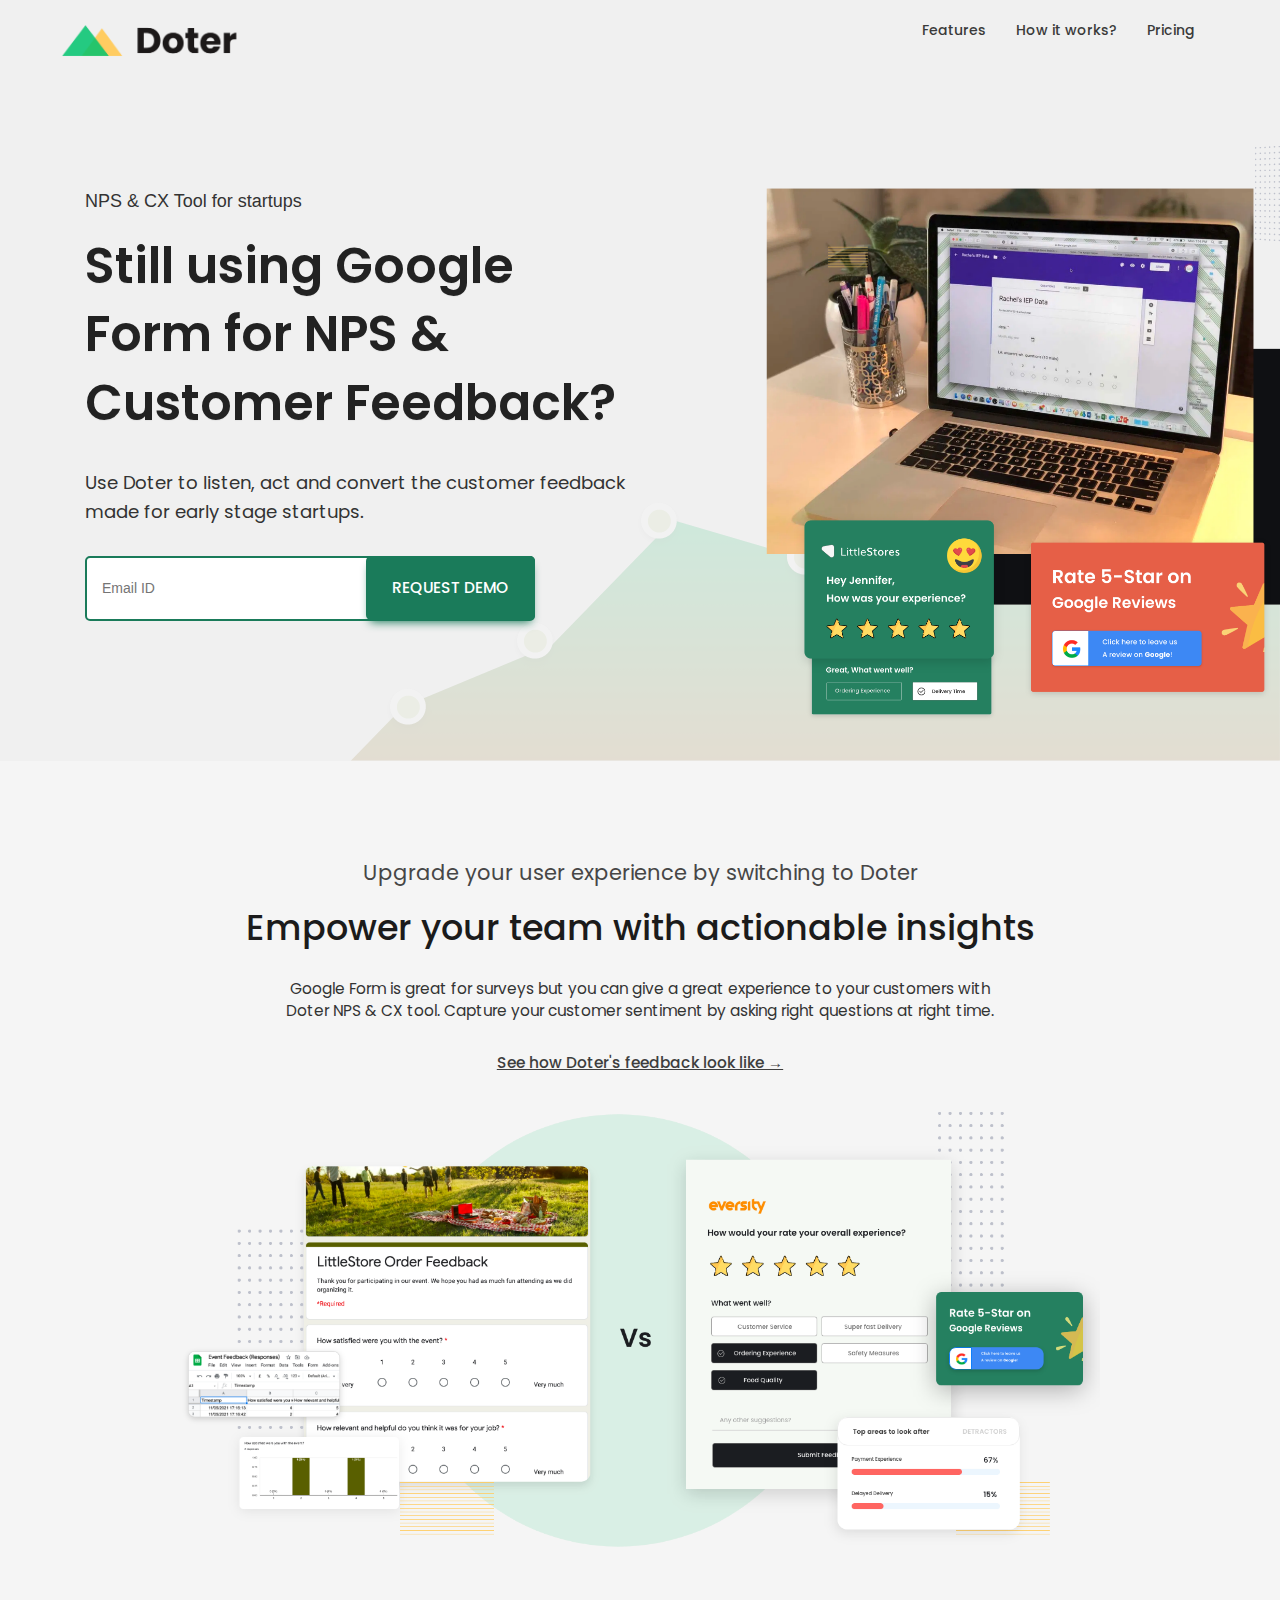
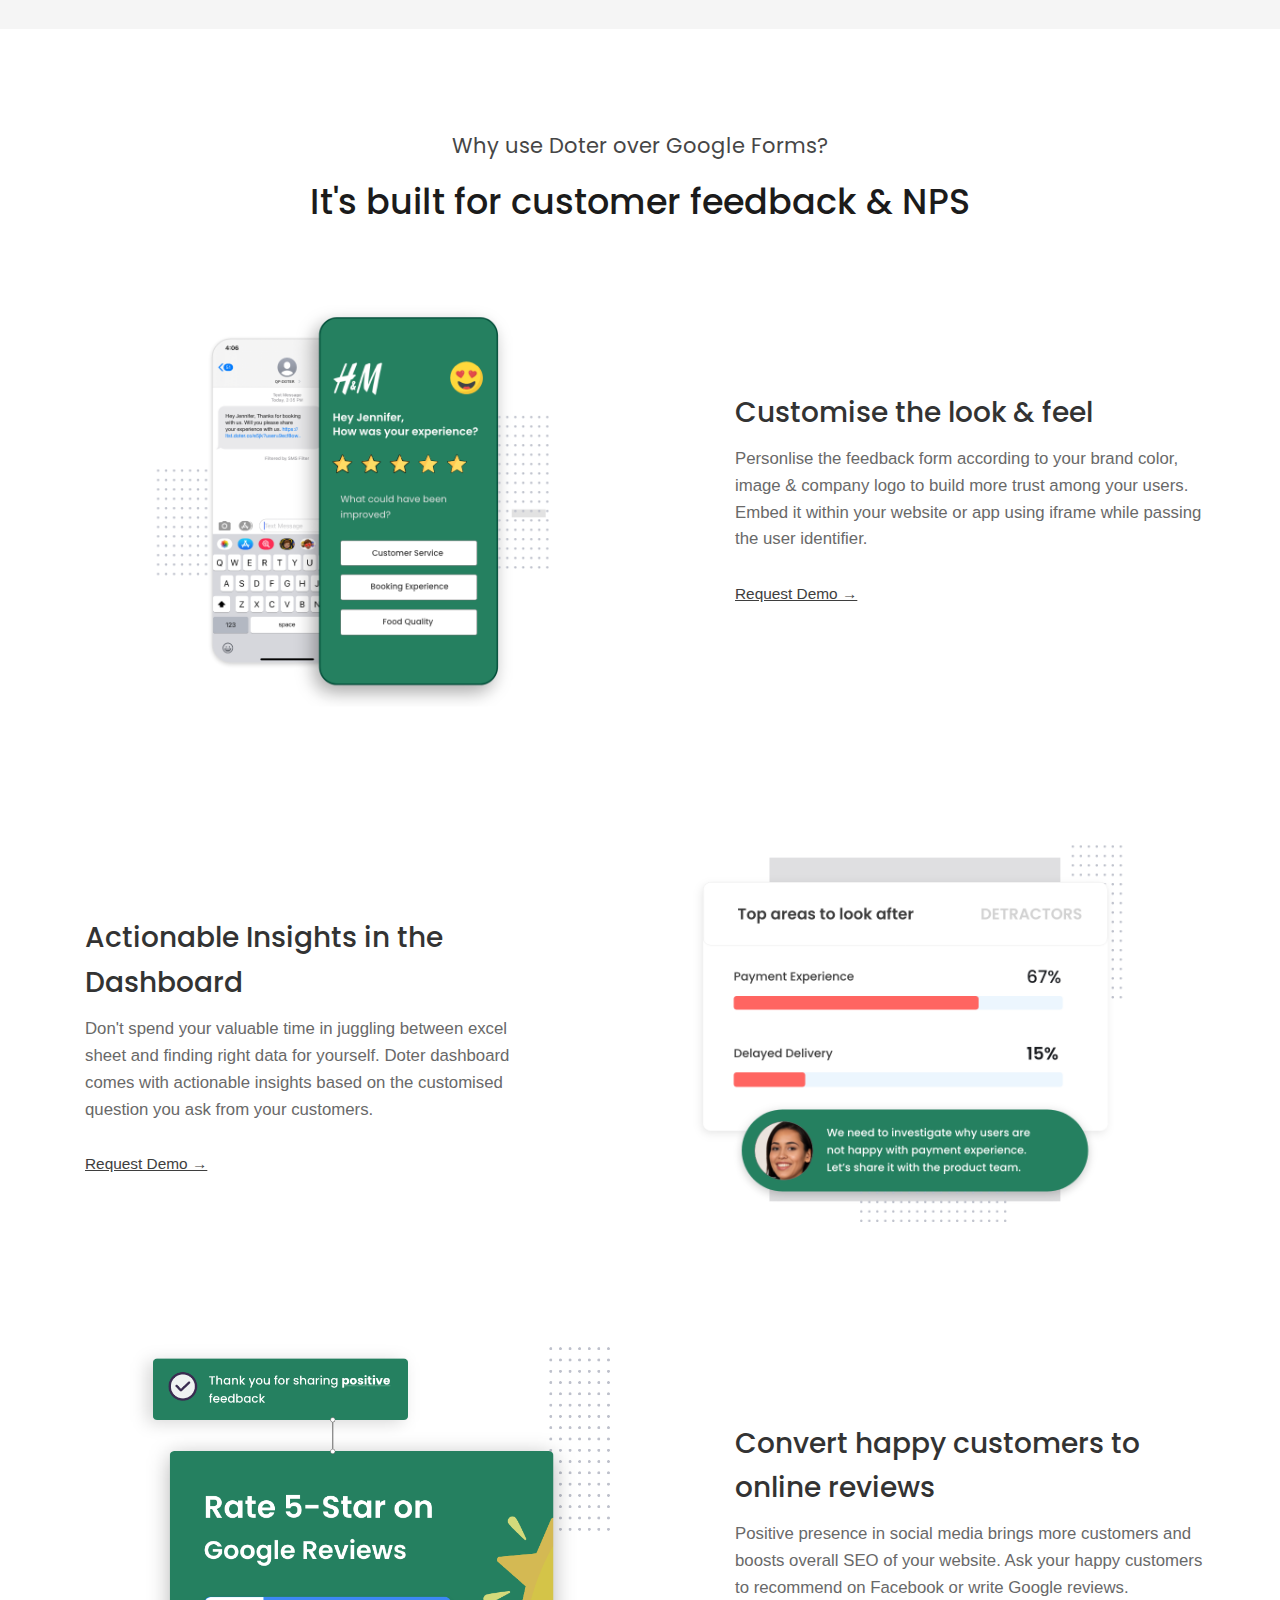
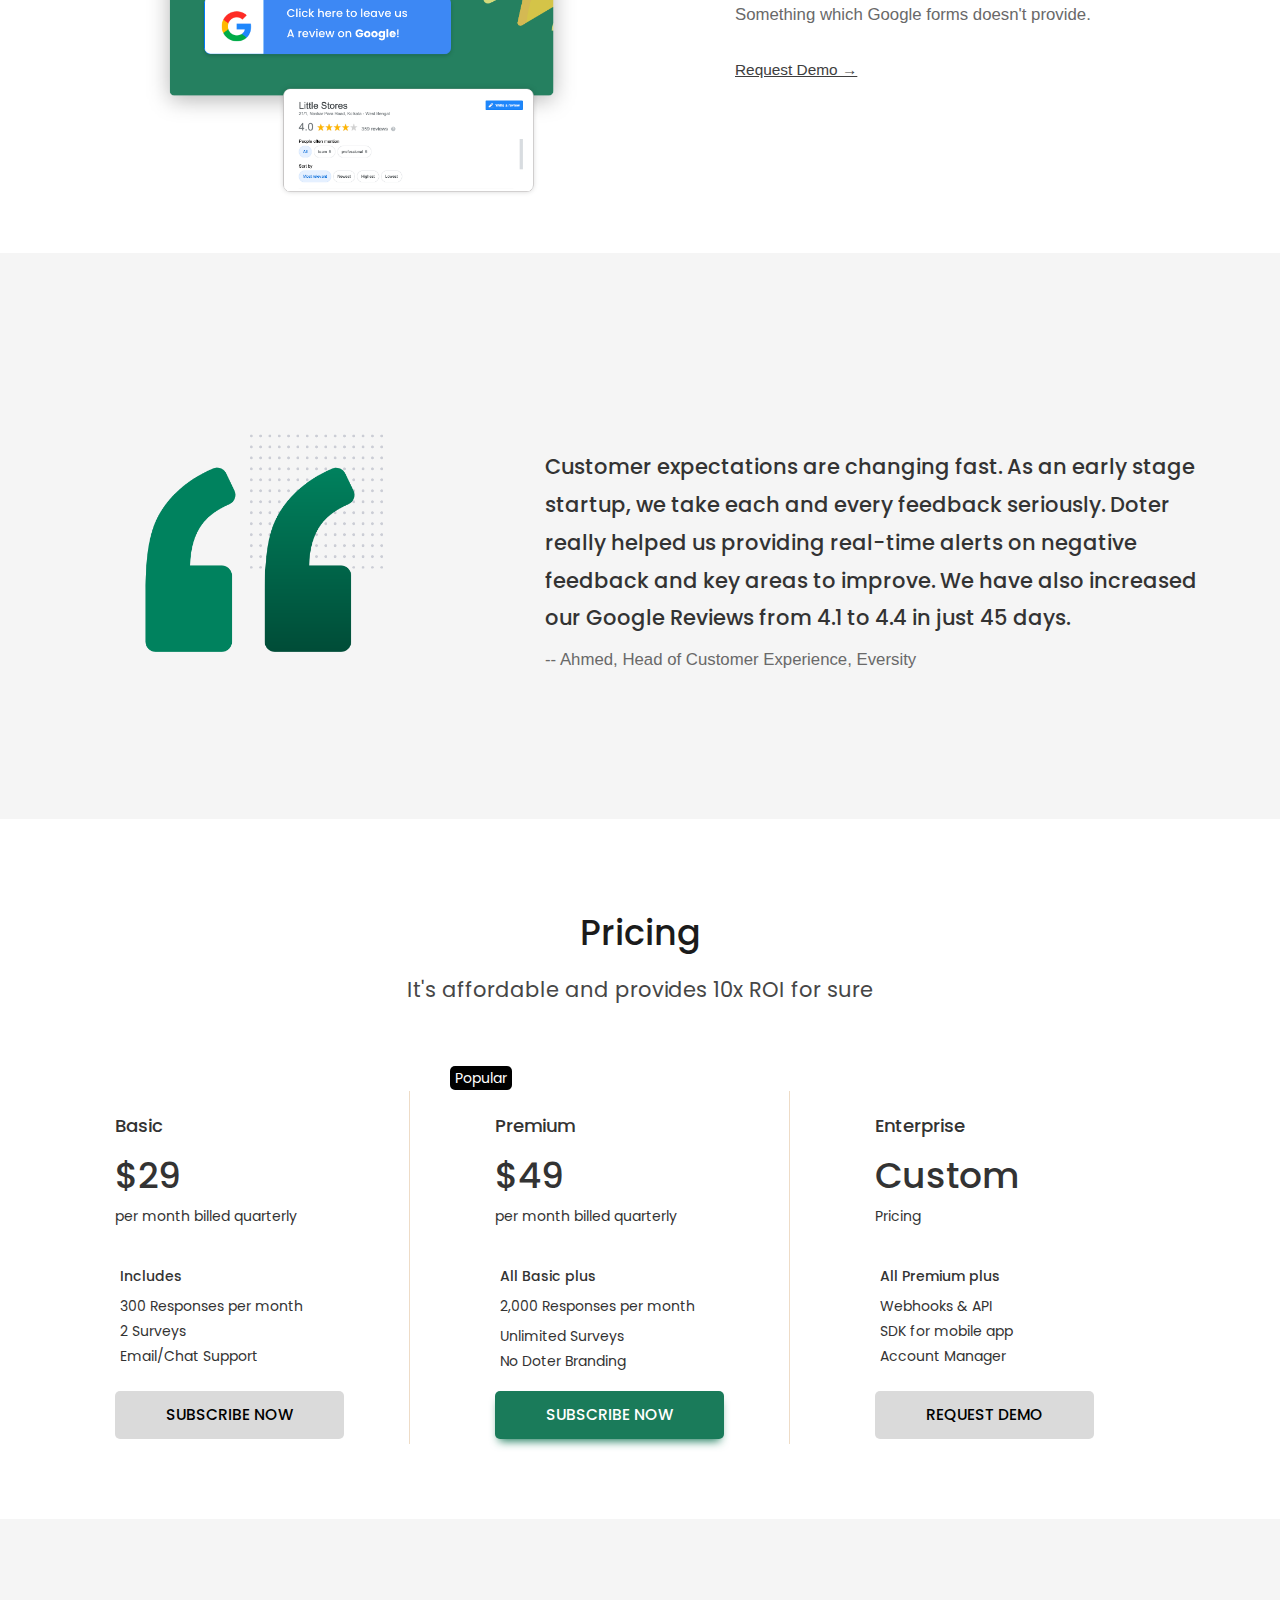
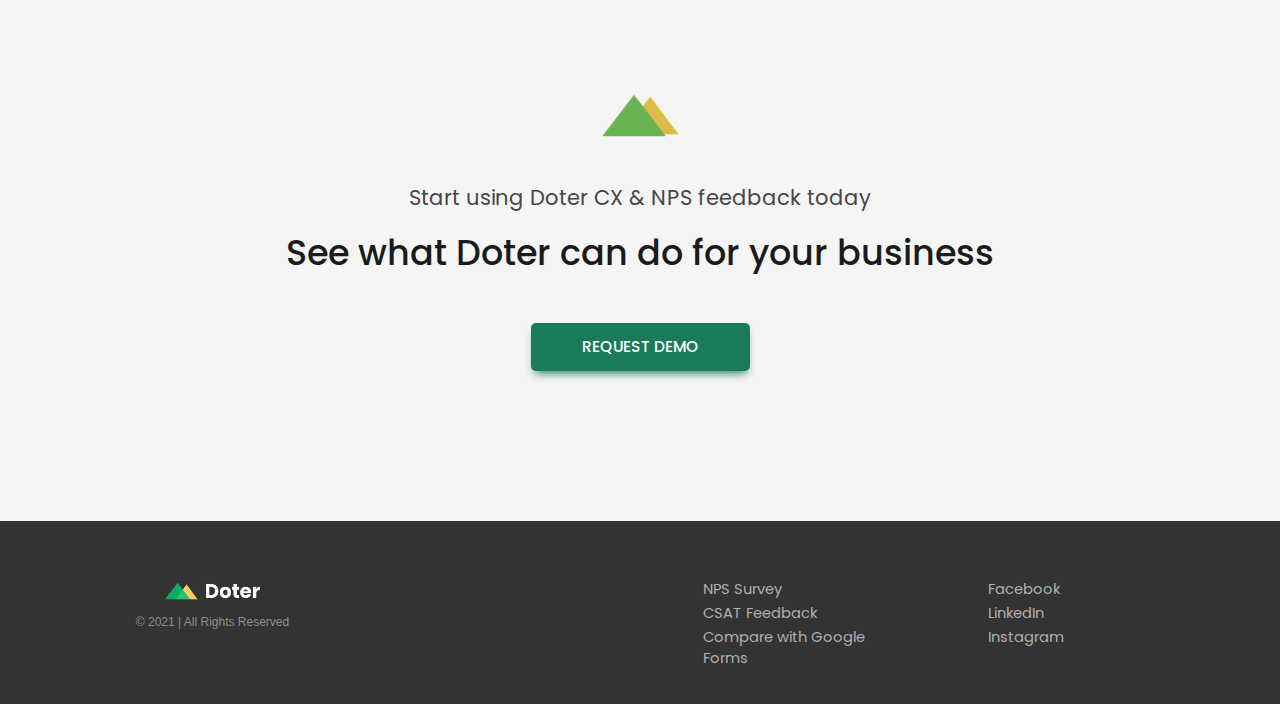
==== compare-google-form-vs-doter.html @ 8637d796 "Updated the new website version 2.0" ====
<!DOCTYPE html>
<html lang="en">
<head>
<meta charset="utf-8">
<meta http-equiv="X-UA-Compatible" content="IE=edge,chrome=1">
<meta name="viewport" content="width=device-width, initial-scale=1.0, maximum-scale=1.0, user-scalable=no">
<meta property="fb:admins" content="">
<title>Compare Doter vs Google Form for NPS & CX</title>
<meta name="title" content="Compare Doter vs Google Form for NPS & CX">
<meta name="description" content="Use Doter to listen, act and convert your customer feedback to drive growth. Compare the features with Google Forms & Typeform and see how it brings more value for capturing Net Promoter Score and customer feedback.">
<!-- Open Graph / Facebook -->
<meta property="og:type" content="website">
<meta property="og:url" content="https://www.doter.co/">
<meta property="og:title" content="Compare Doter vs Google Form for NPS & CX">
<meta property="og:description" content="Use Doter to listen, act and convert your customer feedback to drive growth. Compare the features with Google Forms & Typeform and see how it brings more value for capturing Net Promoter Score and customer feedback.">
<meta property="og:image" content="https://i.imgur.com/sknbDnj.png">
<meta property="twitter:card" content="summary_large_image">
<meta property="twitter:url" content="https://www.doter.co/compare-google-form-vs-doter">
<meta property="twitter:title" content="Compare Doter vs Google Form for NPS & CX">
<meta property="twitter:description" content="Use Doter to listen, act and convert your customer feedback to drive growth. Compare the features with Google Forms & Typeform and see how it brings more value for capturing Net Promoter Score and customer feedback.">
<meta property="twitter:image" content="https://i.imgur.com/sknbDnj.png">

<link rel="shortcut icon" type="image/jpg" href="https://i.imgur.com/Pq2RTw8.png"/>
<link rel="preconnect" href="https://fonts.gstatic.com">
<link href="https://fonts.googleapis.com/css2?family=Poppins:wght@400;500;600;700&display=swap" rel="stylesheet">
<link rel="stylesheet" href="css/bootstrap.min.css" type="text/css">
<link rel="stylesheet" href="css/common.css" type="text/css">
<link rel="stylesheet" href="css/home.css" type="text/css">
<link rel="stylesheet" href="css/prism.css" type="text/css">
</head>
<body>
<div class="container-wrap" id="main-home">
	<nav class="navbar navbar-default navbar-inverse navbar-home header navbar-transparent topnav mobile" role="navigation">
		<div class="container topnav">
			<div class="navbar-header">
				<!-- <button type="button" class="navbar-toggle" data-toggle="collapse"
						data-target="#bs-example-navbar-collapse-1">
					<a href="#"> Login </a>
				</button> -->
				<a class="navbar-brand topnav" href="/"> <img src="img/doter-logo-wh-1.png" class="logo img-responsive" alt="Doter"></a>
			</div>
			<div class="collapse navbar-collapse" id="bs-example-navbar-collapse-1">
				<ul class="nav navbar-nav navbar-right">
					<li class=""><a class="page-scroll" href="#features">Features</a></li>
					<li class=""><a class="page-scroll" href="#how-it-works"> How it works?</a></li>
					<li class=""><a class="page-scroll" href="#pricing"> Pricing</a></li>
					<!-- <li class="btn-h-login"><a class="page-scroll btn-head-login" href="#" > Login </a></li> -->
				</ul>
			</div>
		</div>
	</nav>	<!-- Header -->
<div class="home-top-section section-home-header bg-white">
	<div class="container">
			<div class="mobile"></div>
			<div class="col-md-6 col-sm-12 head-content intro-message text-left font">
				<h4 class="section-text">NPS & CX Tool for startups</h4>
				<h1 class="text-bg lg-font">Still using Google Form for NPS & Customer Feedback?</h1>
				<div class="mar-t-30 no-padding">
					<h3>Use Doter to listen, act and convert the customer feedback made for early stage startups.</h3>
					<div class="mar-t-30 no-padding">
						<form id="join-waitlist" class="col-md-10 no-padding" method="post" action="https://api.formcake.com/api/form/898a1844-baef-4533-847d-206c8673f91e/submission">
							<input type="email" placeholder="Email ID" name="email" id="email" class="input-form-email" required/>
							<button type="submit" class="btn btn-main btn-main-home btn-main-home-waitlist" id="btn-betalist"> Request Demo </button>
							<!-- <h4 class="sec-message"> 86 users waiting </h4> -->
						</form>	
						<div class="clearfix"></div>
						<div id="waitlist-thanks"> Thank you for the sharing your email. We will reach out to you with a quick product demo and try out the beta product. </div>
						<!-- <h4 class="sec-message"> No credit card required </h4>
						<h4 class="sec-message"> FREE forever plan available </h4> -->
					</div>
				</div>
			</div>	
			<div class="col-md-5 col-md-offset-1 col-sm-12">
				<div class="intro-img intro-img-abs"> <img class="__img" src="img/gform-vs-doter-main.png"> </div>
			</div>
			<div class="clearfix"></div>
		</div>
	</div>
</div> 

<section class="pad-75 bg-light-grey pos-rel">
    <div class="container">
        <div class="section-title text-center">
            <h4>Upgrade your user experience by switching to Doter</h4>
            <h2> Empower your team with actionable insights </h2>
            <div class="col-md-8 col-md-offset-2 mar-t-20">
                <p class="mar-b-20"> Google Form is great for surveys but you can give a great experience to your customers with Doter NPS & CX tool. Capture your customer sentiment by asking right questions at right time.</p>
                <a href="https://medium.com/doter/what-is-a-good-nps-score-2021-benchmark-a40ddf6d4b60" class="btn-basic mar-t-30" target="_blank">See how Doter's feedback look like &#8594;</a>
            </div>
            <div class="col-md-10 col-md-offset-1 mar-t-20 main-section-img">
                <img class="__img" src="img/google-form-vs-doter.png"> 
            </div>  
            <div class="clearfix"></div>
        </div>
    </div>
</section> 
<section class="section-outcomes pad-50 bg-white" id="features">
    <div class="container">
        <div class="section-title text-center mar-t-50">
            <h4>Why use Doter over Google Forms?</h4>
            <h2>It's built for customer feedback & NPS</h2>
        </div>  
        <div class="inner-container">
            <div class="mar-t-50">
                <div class="col-md-6 col-sm-6 col-xs-12 mar-t-20">
                    <div class="mockup mockup-main mockup-main-left">
                        <img src="img/personalise-look.png" class="img-responsive animated zoomIn" alt="">
                    </div>  
                </div>
                <div class="col-md-5 col-md-offset-1 col-sm-offset-0 col-sm-6 col-xs-12 section-text pad-50 mar-t-50 mockup-section-text-m">
                    <h3 class="group-title">Customise the look & feel</h3>
                    <p>
                       Personlise the feedback form according to your brand color, image & company logo to build more trust among your users. Embed it within your website or app using iframe while passing the user identifier.
                    </p>
                    <a href="#main-home" class="btn-basic mar-t-30">Request Demo &#8594;</a>
                    <div class="clearfix"></div>
                </div>  
                <div class="clearfix"></div>
            </div>
        </div>
    </div>
</section> 

<section class="bg-white pad-50">
    <div class="container">
        <div class="inner-container">
            <div class="col-md-6 col-sm-6 col-xs-12 pull-right">
                <div class="mockup mockup-main">
                    <img src="img/key-insights.png" class="img-responsive animated zoomIn" alt="">
                </div>  
            </div>
            <div class="col-md-5 col-sm-6 col-xs-12 section-text mockup-section-text-m pull-left">
                <div class="pad-t-75 no-xs-padding">
                    <h3 class="group-title">Actionable Insights in the Dashboard</h3>
                    <p>
                       Don't spend your valuable time in juggling between excel sheet and finding right data for yourself. Doter dashboard comes with actionable insights based on the customised question you ask from your customers.
                    </p>
                    <a href="#main-home" class="btn-basic mar-t-30">Request Demo &#8594;</a>
                </div>  
            </div>  
            <div class="clearfix"></div>
        </div>
    </div>
</section> 
<section class="section-outcomes pad-20 bg-white">
    <div class="container">
        <div class="inner-container">
            <div class="col-md-7 col-sm-6 col-xs-12">
                <div class="mockup mockup-main mockup-main-left">
                    <img src="img/convert-reviews.png" class="img-responsive animated zoomIn" alt="">
                </div>  
            </div>
            <div class="col-md-5 col-sm-6 col-xs-12 section-text pad-50 mar-t-30 no-xs-padding">
                <h3 class="group-title">Convert happy customers to online reviews</h3>
                <p>
                   Positive presence in social media brings more customers and boosts overall SEO of your website. Ask your happy customers to recommend on Facebook or write Google reviews. Something which Google forms doesn't provide.
                </p>
                <a href="#main-home" class="btn-basic mar-t-30">Request Demo &#8594;</a>
                <div class="clearfix"></div>
            </div>  
            <div class="clearfix"></div>
        </div>
    </div>
</section>

<section class="section-outcomes pad-75 bg-light-grey pos-rel" id="how-it-works">
    <div class="container">
        <div class="mar-t-50">
                <div class="col-md-4 col-sm-6 col-xs-12 mar-t-20">
                    <div class="mockup mockup-main mockup-main-left">
                        <img src="img/quote.png" class="img-responsive animated zoomIn" alt="">
                    </div>  
                </div>
                <div class="col-md-7 col-md-offset-1 col-sm-offset-0 col-sm-6 col-xs-12 section-text pad-50 mockup-section-text-m">
                    <h3 class="group-title  cs-testimonials">Customer expectations are changing fast. As an early stage startup, we take each and every feedback seriously. Doter really helped us providing real-time alerts on negative feedback and key areas to improve. We have also increased our Google Reviews from 4.1 to 4.4 in just 45 days.
                    </h3>
                    <p class="mar-b-20"> -- Ahmed, Head of Customer Experience, Eversity </p>
                    <div class="clearfix"></div>
                </div>  
                <div class="clearfix"></div>
        </div>
     </div>
</section>
<section class="feature-box pad-75 bg-white" id="pricing">
    <div class="container">
        <div class="section-title text-center">
            <h2>Pricing</h2>
            <h4> It's affordable and provides 10x ROI for sure</h4>
        </div>
        <div class="col-md-4 mar-t-30">
            <div class="feature pricing">
                <h3>Basic</h3>
                <h1>$29</h1>
                <p>per month billed quarterly</p>
                <ul>
                    <li class="text-bold"> Includes </li>
                    <li class="mar-t-10"> 300 Responses per month </li>
                    <li> 2 Surveys </li>
                    <li> Email/Chat Support</li>
                </ul>   
                <a class="btn btn-main btn-main-home btn-pricing" href="https://www.paypal.com/webapps/billing/plans/subscribe?plan_id=P-0GB068634M839452TMCMVFAY" target="_blank"> Subscribe Now </a> 
            </div>
        </div>
        <div class="col-md-4 mar-t-30">
            <div class="feature pricing">
                <p class="popular-tag"> Popular </p>
                <h3>Premium</h3>
                <h1>$49</h1>
                <p>per month billed quarterly</p>
                <ul>
                    <li class="text-bold"> All Basic plus </li>
                    <li class="mar-t-10"> 2,000 Responses per month </li>
                    <li class="mar-t-10"> Unlimited Surveys </li>
                    <li> No Doter Branding </li>
                </ul>
                <a class="btn btn-main btn-main-home" href="https://www.paypal.com/webapps/billing/plans/subscribe?plan_id=P-34N42618618771235MCMVERQ" target="_blank"> Subscribe Now </a> 
            </div>
        </div> 
        <div class="col-md-4 mar-t-30">
            <div class="feature pricing no-border">
                <h3>Enterprise</h3>
                <h1>Custom</h1>
                <p>Pricing</p>
                <ul>
                    <li class="text-bold"> All Premium plus </li>
                    <li class="mar-t-10"> Webhooks & API</li>
                    <li> SDK for mobile app</li>
                    <li> Account Manager</li>
                </ul>
                <a class="btn btn-main btn-main-home btn-pricing" href="#main-home"> Request Demo </a>  
            </div>
        </div>
        <!-- <div class="mar-t-30 col-md-12">
            <div class="section-title text-center">
                <h4> Need 14 days free trial? Please reach out to Aniket, our Product Marketing Manager aniket@doter.in</h4>
            </div>
        </div>  -->   
        <div class="clearfix"></div>
    </div>
</section>
<section class="section-info bg-light-grey pad-75" id="Trend">
    <div class="section-title text-center pad-75">
        <img src="img/logo-sm-cs.png" height="92px">
         <h4>Start using Doter CX & NPS feedback today</h4>
         <h2>See what Doter can do for your business</h2>
         <div class="mar-t-50">
             <a class="btn btn-main btn-main-home" href="#main-home">
                Request Demo
            </a> 
        </div>
    </div>  
</section>
<footer>
    <div class="footer container">
        <div class="col-md-3 text-center">
            <h3><a href="#"> <img src="img/doter-logo-bl-bg.png" height="30px" alt="Doter Free NPS Survey Tool"></a></h3>
            <h6 class="text-grey text-center"> © 2021 | All Rights Reserved </h6>

        </div>
        <div class="col-md-3 mar-t-20">
            <ul class="footer-links">
                <!-- <li><a href="/terms"> Terms & Conditions </a></li>
                <li><a href="/terms"> Privacy & Policy </a></li> -->
            </ul>
        </div>
        <div class="col-md-3 mar-t-20">
            <ul class="footer-links">
                <li><a href="/nps-survey-tool"> NPS Survey </a></li>
                <li><a href="/csat-tool"> CSAT Feedback </a></li>
                <li><a href="/compare-google-form-vs-doter">Compare with Google Forms </a></li>
            </ul>
        </div>
        <div class="col-md-3 mar-t-20">
            <ul class="footer-links">
                <li><a href="https://www.facebook.com/doternps" target="_blank">Facebook</a></li>
                <li><a href="https://www.facebook.com/doternps" target="_blank">LinkedIn</a></li>
                <li><a href="#" target="_blank"> Instagram</a></li>
            </ul>
        </div>
        <div class="clearfix"></div>
    </div>
</footer>
</body>
<!-- <script src="js/jquery.js"></script>
<script src="js/bootstrap.min.js"></script>
<script src="js/jquery.easing.min.js"></script>
<script src="js/jquery.mousewheel-3.0.6.pack.js"></script>
 <script>
    // jQuery to collapse the navbar on scroll
function collapseNavbar() {
    if ($(".navbar").offset().top > 50) {
        $(".navbar-fixed-top").addClass("top-nav-collapse");
    } else {
        $(".navbar-fixed-top").removeClass("top-nav-collapse");
    }
}

$(window).scroll(collapseNavbar);
//$(document).ready(collapseNavbar);

// jQuery for page scrolling feature - requires jQuery Easing plugin
$(function() {
    $('a.page-scroll').bind('click', function(event) {
        var $anchor = $(this);
        $('html, body').stop().animate({
            scrollTop: $($anchor.attr('href')).offset().top
        }, 1500, 'easeInOutExpo');
        event.preventDefault();
    });
});

// Closes the Responsive Menu on Menu Item Click
$('.navbar-collapse ul li a').click(function() {
  if ($(this).attr('class') != 'dropdown-toggle active' && $(this).attr('class') != 'dropdown-toggle') {
    $('.navbar-toggle:visible').click();
  }
});
    	$(document).ready(function () {
    		if($(window).width() > 727) {
    			$(".top-angle").css("border-right-width",$(window).width());
				$(".top-angle-transparent").css("border-left-width",$(window).width());
    		}
    		else {
    			$(".top-angle").css("border-right-width",0);
				$(".top-angle-transparent").css("border-left-width",0);
    		}
  
    		collapseNavbar();
		});
</script> -->
<!-- Global site tag (gtag.js) - Google Analytics -->
<script src="https://cdnjs.cloudflare.com/ajax/libs/jquery/3.3.1/jquery.min.js"></script>
<script src="js/script.js"></script>
<script async src="https://www.googletagmanager.com/gtag/js?id=G-2B9RQHQQE8"></script>
<script>
  window.dataLayer = window.dataLayer || [];
  function gtag(){dataLayer.push(arguments);}
  gtag('js', new Date());

  gtag('config', 'G-2B9RQHQQE8');
</script>
<!-- Start of Async Drift Code -->
<script>
"use strict";

!function() {
  var t = window.driftt = window.drift = window.driftt || [];
  if (!t.init) {
    if (t.invoked) return void (window.console && console.error && console.error("Drift snippet included twice."));
    t.invoked = !0, t.methods = [ "identify", "config", "track", "reset", "debug", "show", "ping", "page", "hide", "off", "on" ], 
    t.factory = function(e) {
      return function() {
        var n = Array.prototype.slice.call(arguments);
        return n.unshift(e), t.push(n), t;
      };
    }, t.methods.forEach(function(e) {
      t[e] = t.factory(e);
    }), t.load = function(t) {
      var e = 3e5, n = Math.ceil(new Date() / e) * e, o = document.createElement("script");
      o.type = "text/javascript", o.async = !0, o.crossorigin = "anonymous", o.src = "https://js.driftt.com/include/" + n + "/" + t + ".js";
      var i = document.getElementsByTagName("script")[0];
      i.parentNode.insertBefore(o, i);
    };
  }
}();
drift.SNIPPET_VERSION = '0.3.1';
drift.load('g6db7cegce9f');
</script>
<!-- End of Async Drift Code -->
</html>
---- css/common.css ----
/*==== Commons styles =====*/
@font-face {
	font-family: 'Lato';
	font-style: normal;
	font-weight: 300;
	src: local('Lato Light'), local('Lato-Light'), url(https://fonts.gstatic.com/s/lato/v11/dPJ5r9gl3kK6ijoeP1IRsvY6323mHUZFJMgTvxaG2iE.woff2) format('woff2');
	unicode-range: U+0100-024F, U+1E00-1EFF, U+20A0-20AB, U+20AD-20CF, U+2C60-2C7F, U+A720-A7FF;
}

/* latin */
@font-face {
	font-family: 'Lato';
	font-style: normal;
	font-weight: 300;
	src: local('Lato Light'), local('Lato-Light'), url(https://fonts.gstatic.com/s/lato/v11/EsvMC5un3kjyUhB9ZEPPwg.woff2) format('woff2');
	unicode-range: U+0000-00FF, U+0131, U+0152-0153, U+02C6, U+02DA, U+02DC, U+2000-206F, U+2074, U+20AC, U+2212, U+2215, U+E0FF, U+EFFD, U+F000;
}

/* latin-ext */
@font-face {
	font-family: 'Lato';
	font-style: normal;
	font-weight: 400;
	src: local('Lato Regular'), local('Lato-Regular'), url(https://fonts.gstatic.com/s/lato/v11/UyBMtLsHKBKXelqf4x7VRQ.woff2) format('woff2');
	unicode-range: U+0100-024F, U+1E00-1EFF, U+20A0-20AB, U+20AD-20CF, U+2C60-2C7F, U+A720-A7FF;
}

/* latin */
@font-face {
	font-family: 'Lato';
	font-style: normal;
	font-weight: 400;
	src: local('Lato Regular'), local('Lato-Regular'), url(https://fonts.gstatic.com/s/lato/v11/1YwB1sO8YE1Lyjf12WNiUA.woff2) format('woff2');
	unicode-range: U+0000-00FF, U+0131, U+0152-0153, U+02C6, U+02DA, U+02DC, U+2000-206F, U+2074, U+20AC, U+2212, U+2215, U+E0FF, U+EFFD, U+F000;
}

/* latin-ext */
@font-face {
	font-family: 'Lato';
	font-style: normal;
	font-weight: 500;
	src: local('Lato Bold'), local('Lato-Bold'), url(https://fonts.gstatic.com/s/lato/v11/ObQr5XYcoH0WBoUxiaYK3_Y6323mHUZFJMgTvxaG2iE.woff2) format('woff2');
	unicode-range: U+0100-024F, U+1E00-1EFF, U+20A0-20AB, U+20AD-20CF, U+2C60-2C7F, U+A720-A7FF;
}
/* latin */
@font-face {
	font-family: 'Lato';
	font-style: normal;
	font-weight: 500;
	src: local('Lato Bold'), local('Lato-Bold'), url(https://fonts.gstatic.com/s/lato/v11/H2DMvhDLycM56KNuAtbJYA.woff2) format('woff2');
	unicode-range: U+0000-00FF, U+0131, U+0152-0153, U+02C6, U+02DA, U+02DC, U+2000-206F, U+2074, U+20AC, U+2212, U+2215, U+E0FF, U+EFFD, U+F000;
}
/*== Rupee Font ===*/
@font-face {
	font-family: 'Rupakara';
	font-style: normal;
	font-weight: 400;
	src: url('/fonts/Rupakara.ttf') format('ttf');
	unicode-range: U+0100-024F, U+1E00-1EFF, U+20A0-20AB, U+20AD-20CF, U+2C60-2C7F, U+A720-A7FF;
}

@font-face {
	font-family: "Flaticon";
	src: url("/fonts/Flaticon.eot");
	src: url("/fonts/Flaticon.eot?#iefix") format("embedded-opentype"),
	url("/fonts/Flaticon.woff") format("woff"),
	url("/fonts/Flaticon.ttf") format("truetype"),
	url("/fonts/Flaticon.svg#Flaticon") format("svg");
	font-weight: normal;
	font-style: normal;
}

@media screen and (-webkit-min-device-pixel-ratio:0) {
	@font-face {
		font-family: "Flaticon";
		src: url("./Flaticon.svg#Flaticon") format("svg");
	}
}

[class^="flaticon-"]:before, [class*=" flaticon-"]:before,
[class^="flaticon-"]:after, [class*=" flaticon-"]:after {
	font-family: Flaticon;
	font-style: normal;
	margin-left: 20px;
}

.flaticon-html:before { content: "\f100"; }
.flaticon-laptop:before { content: "\f101"; }
.flaticon-medal:before { content: "\f102"; }
.flaticon-modal-list:before { content: "\f103"; }
.flaticon-people:before { content: "\f104"; }
.flaticon-resume:before { content: "\f105"; }

body {
	margin:0;
	padding: 0;
	overflow-x: hidden;
}
.no-margin {
	margin: 0;
}

.no-padding {
	padding: 0;
}

.font-rupee {
	font-family:'Rupakara';
}
.dsp-inline {
	display: inline;
}
.dsp-flex {
	display: flex;
}
.font-nm {
	font-weight: 400;
}
.full-height {
	min-height: 100vh;
}
.pad-75 {
	padding: 75px 0;
}
.pad-50 {
	padding: 50px 0;
}

.pad-20 {
	padding: 20px 0;
}

.pad-30 {
	padding: 30px 0;
}

.pad-t-20 {
	padding-top: 20px;
}

.pad-t-30 {
	padding-top: 30px;
}
.pad-t-50 {
	padding-top: 50px;
}

.pad-t-75 {
	padding-top: 75px;
}

.pad-15 {
	padding: 15px;
}
.pad-25 {
	padding: 25px;
}
.pad-lr-15 {
	padding-left:1.5em;
	padding-right: 1.5em;
}
.pad-lr-50 {
	padding-left:5em;
	padding-right: 5em;
}
.mar-t-5{
	margin-top: 5px;
}
.mar-l-5{
	margin-left: 5px;
}
.mar-l-10{
	margin-left: 10px;
}
.mar-l-15{
	margin-left: 15px;
}
.mar-t-10 {
	margin-top: 10px;
}

.mar-t-20 {
	margin-top: 20px;
}

.mar-t-30 {
	margin-top: 30px;
}

.mar-t-40 {
	margin-top: 40px;
}

.mar-t-50 {
	margin-top: 50px;
}
.mar-t-75 {
	margin-top: 75px;
}
.mar-t-100{
	margin-top: 100px;
}
.mar-t-200{
	margin-top: 200px;
}
.mar-tb-50 {
	margin-top: 50px;
	margin-bottom: 50px;
}
.mar-b-20 {
	margin-bottom: 20px;
}
.mar-b-40 {
	margin-bottom: 40px;
}

.pos-rel {
	position: relative;
}
.max-100 {
	max-width:100%;
}
.wrap-container {
	max-width: 1000px;
	margin: 0 auto;
}

.wrap-container__max-800 {
	max-width: 800px;
	margin: auto auto;
}

.btn-normal {
	border-radius: 2px;
	width: 150px;
	padding: 10px 10px;
	font-size: 1em;
}
.text-bold {
	font-weight: 500;
}

.bg-bluish {
	background: #F9FBFF;
}
.bg-light-yellow {
	background: #EEDCC8;
}
.bg-light-blue {
	background: #e4f1fe;
}
.bg-sky-blue {
	background: #2693d4;
}
.bg-light-grey {
	background: #f5f5f5;
}
.bg-lightish-grey {
	background: #fafafa;
}

.bg-blue {
	background: #2f2756;
}
.bg-semidark-blue {
	background: #7cc5f1;
}
.bg-white {
	background: #FFFFFF;
}

.bg-dark-grey {
	background: #272727;
}
.bg-dark-blue {
	background: #2c2b4c;
}
.bg-purple{background:#9039b3;}

.bg-dark-teal {
	background: #2b485a;
}
.bg-dark-red {
	background: #523028;
}
.text-white {
	color: #FFFFFF;
}
.text-skyblue {
	color: #95efdb;
}
.text-primary {
	color:#E62E51;
}
.text-light-teal {
	color: #95efdb;
}
.text-light-white {
	color: #F5F5F5;
}
.text-grey {
	color: #797979;
}
.text-light-gray {
	color: rgba(255, 255, 255, 0.79);
}

.text-sec-light-gray {
	color: #999999;
}

.text-grey {
	color: #888888;
}

.text-dark-grey {
	color: #3E3E3E;
}

.text-pink {
	color: #E62E51;
}

.text-caps {
	text-transform: uppercase;
}

.main-container {
    width: 100%;
    max-width: 1180px;
    margin-left: auto;
    margin-right: auto;
}

.z-top {
	z-index: 99;
}
.max-width__500 {
	max-width: 500px;
}
.height-screen__100 {
	height:100vh;
}
.height-screen__70 {
	height:70vh;
}
.min-height-screen__70 {
	min-height: 70vh;
}
.align-center {
	position: relative;
	float: none;
	margin-left:auto;
	margin-right:auto;
}

/* Updating the Nav bar */
.navbar-inverse .navbar-nav>.active>a, .navbar-inverse .navbar-nav>.active>a:hover, .navbar-inverse .navbar-nav>.active>a:focus {
	background: transparent;
	border-bottom: 3px solid #FF5252;
	padding-bottom:12px;
}
@media (max-width:767px) {
	.dsp-sm-block {
		display: block;
	}
}
@media (max-width:467px) {
	.dsp-block-mobile {
		display: block;
	}
}
---- css/home.css ----
.bg-grad-section-pur {
	background: linear-gradient(45deg, #F2E2FA, #FEFDE6);
}
.bg-grad-section-green {
    background: linear-gradient(45deg, #a8ffef, #f2ffbf);
 }
 .bg-grad-section-blue {
    background: linear-gradient(45deg, #d9ffa663, #faefff8c);
}
.bg-dark-blue {
    background: #212d97;
}
.bg-head-green {
	background-color: rgb(36 128 96);
}
.header {
	min-height: 60px;
	padding: 5px 0;
	position:absolute;
	width:100%;
	z-index:999;
}

.header.navbar-transparent {
	background: transparent;
	border: transparent;
}

.header.navbar-bg-black {
	background: #222222;
	border: #222222;
	-webkit-transition: background-color 700ms linear;
	-moz-transition: background-color 700ms linear;
	-o-transition: background-color 700ms linear;
	-ms-transition: background-color 700ms linear;
	transition: background-color 700ms linear;
}
.header .navbar-nav li {
	padding: 15px 15px 0;
}
.font-text {
	font-family: 'Poppins', "Helvetica Neue", Helvetica, Arial, sans-serif;
}
.header .navbar-nav li a {
	font-size: 1em;
	font-weight: 500;
	font-family: 'Poppins', "Helvetica Neue", Helvetica, Arial, sans-serif;
	color: #3a3a3a;
	padding:0;
}

.header .navbar-nav li.active a {
	border-bottom: 3px solid #FF5252;
	padding-bottom: 12px;
}

.header .navbar-nav li a:hover {
	color: #0e0e0e;
}
.header .navbar-nav li.btn-h-login {
	padding: 3px 15px;
}
.header .navbar-nav li a.btn-head-login {
	background: #f7f7f7;
    border: 1px solid #dcdcdc;
    padding: 7px 30px;
    margin-top: 5px;
    border-radius: 30px;
    color: #4c4c4c;
    font-size: 0.98em;
}

.header .navbar-nav li a.btn-head-login:hover {
	border-bottom: 0;
	background: #F1F1F1;
}

.navbar-brand {
	padding: 0;
}

.navbar-brand img {
	height: 55px;
    margin-top: 8px;
}

.bg-gradient {
	background: linear-gradient(90deg, rgba(0, 0, 0, 0.95), rgba(0, 0, 0, 0.15));
	position: absolute;
	top: 0;
	left: 0;
	height: 100%;
	width: 100%;
}
.bg-home-grad {
	background: linear-gradient(rgba(15, 9, 51, 0.49), rgba(47, 38, 85, 0.84))
}
.bg-trans-blue {
	background: rgba(36, 25, 97, 0.88);
}
.bg-trans-yellow {
	background: #faf8e299;
}
.bg-grad-blue-green {
	background: linear-gradient(90deg, rgba(16, 11, 101, 0.95), rgba(9, 197, 49, 0.48));
}
.bg-grad-pink-blue {
	background: linear-gradient(90deg, rgba(134, 15, 59, 0.95), rgba(9, 32, 197, 0.48));
}
.bg-grad-yel-orange {
	background: linear-gradient(90deg, rgba(101, 77, 11, 0.95), rgba(197, 87, 9, 0.48));
}
.bg-grad-blue-black {
	background: linear-gradient(90deg, rgba(11, 93, 101, 0.95), rgba(0, 0, 0, 0.54));
}
.bg-grad-section-blue-white {
    background: linear-gradient(#fff,rgba(6,179,242,.1));
}
.bg-grad-section-purp-white {
    background: linear-gradient(#fff,rgba(94, 23, 235, 0.12));
}
.bg-full-gradient {
	background: rgba(0,0,0,0.72);
	position: absolute;
	top: 0;
	left: 0;
	height: 100%;
	width: 100%;
}

.section-home-header {
	position: relative;
	padding-top:13em;
	padding-bottom:10em;
	background: url('../img/bg-3.png') no-repeat;
	background-position: bottom right;
	background-color: #f0f0f0;
}
.section-home-header.center-align {
	padding-bottom:0;
	background: none;
	background-color: #f0f0f0;
}

.intro-header {
	text-align: left;
	color: #F8F8F8;
	background-size: cover;
}

.intro-message {
	position: relative;
}

.intro-message-sm {
	padding: 8% 0 6%;
}

.intro-message > h1 {
	margin-bottom: 0.3em;
	text-shadow:0 1px 1px rgba(0, 0, 0, 0.05);
	font-size: 3em;
	line-height: 1.4em;
	font-family: 'Poppins', 'Helvetica', 'sans-serif';
	font-weight: 600;
	color:#222;
	position: relative;
}
.intro-message > h1.lg-font {
	font-size:3.5em;
}
.intro-message > h2 {
	margin-bottom: 0.3em;
	text-shadow:0 1px 1px rgba(0, 0, 0, 0.2);
	font-size: 3em;
	font-family: 'Poppins', 'Helvetica', 'sans-serif';
	font-weight: 500;
	position: relative;
}

.intro-message h3 {
	font-size: 1.3em;
	font-weight:400;
	font-family:'Poppins','Helvetica','sans-serif';
	line-height: 1.6em;
}
.intro-message h4.sec-message {
    font-weight: 400;
    font-size: 1em;
    color: #696969;
}
.main-section-img img {
	max-width: 100%;
}

#waitlist-thanks {
	font-family: 'Poppins';
}
/*.intro-message h1:after {
	position: absolute;
	top: -25px;
	left: 45%;
	width: 100px;
	height: 5px;
	background-color: #ecfbad;
	content: '';
	text-align: center;
}*/

.download-icons img {
    height: 55px;
    margin-right: 15px;
    margin-top: 10px;
}
.btn-main {
	font-size: 1.1em;
	font-weight: 400;
	font-family:'Poppins', 'Helvetica Neue', 'sans-serif';
	color: #FFFFFF;
	background: #09ab4b;
	border-radius: 5px;
	padding: 12px 50px;
	text-transform: capitalize;
}

.btn-main:hover, .btn-main:focus {
	color: #FFFFFF;
	background: #17b959;
}

.btn-main-home {
	color: #FFFFFF;
    background: #1a7b5a;
    font-weight: 500;
    text-transform: uppercase;
    box-shadow: 0px 6px 10px -4px rgb(26 123 90);
}

.btn-main-home:hover, .btn-main-home:focus {
	color: #FFFFFF;
	background:#0b613a;
}
.btn-main-home-waitlist{
	position: absolute;
    right:0;
    padding: 20px 25px;
}
.btn-basic {
	color: rgb(62 62 62);
    font-weight: 500;
    font-size: 1.1em;
    text-decoration: underline;
    display: block;
}
.btn-sm-main {
	padding:13px 40px;
	font-size:1.2em;
	width: auto;
}

.intro-divider {
	width: 400px;
	margin-left: auto;
	margin-right: auto;
	border-top: 1px solid #F8F8F8;
	border-bottom: 1px solid rgba(0, 0, 0, 0.2);
}

.intro-img {
	max-width: 100%;
}

.intro-img .__img {
	max-width: 100%;
}

.intro-img-abs {
	position: absolute;
	right:0;
	top:-100px;
}
.intro-img-abs .__img{
	max-width: 120%;
}
.divider {
	height:2px;
	width: 
}

/*==== ifrome container ======*/
.iframe-container {
  width: 700px;
  height: 480px;
  background-image: url('http://www.hogshouse.com/codepenimg/iphone.jpg');
  background-position: center center;
  background-repeat: no-repeat;
  background-size: 800px;
  position: relative;
}

.screen, iframe {
  position: absolute;
  width: 411px;
  height: 700px;
  top: 78px;
  left: 250px;
  background: #fff;
  border: 2px #1D1F20 solid;
  z-index: 500;
  padding: 5px;
}

iframe {
  top: 0;
  left: 0;
}

/*==== Product Catetgories =====*/
ul.product-categories {
    list-style: none;
    padding-left: 0;
    text-align: center;
}
ul.product-categories li {
    display: inline-block;
    padding:5px 10px;
    margin-top: 20px;
    margin-right: 20px;
    background: #fff;
    border: 1px solid #dcdcdc;
    border-radius: 4px;
    box-shadow: 0px 1px 1px 2px rgba(0,0,0,0.05);
}
ul.product-categories li img {
    display: block;
    height: 35px;
    margin: 10px auto;
}
ul.product-categories li h5 {
        font-size: 1.1em;
    line-height: 2.2em;
    color: #4e4e4e;
    text-align: center;
}
/*==== Featured =====*/
ul.featured {
    list-style: none;
    padding-left:0;
}

ul.featured li {
    display: inline-block;
    margin: 15px 45px;
}
ul.featured li img {
    height:65px;
    opacity: 0.8;
    -webkit-filter: grayscale(100%); /* Safari 6.0 - 9.0 */
  	filter: grayscale(100%);
}
ul.featured li a:hover img {
    opacity: 1;
}

ul.featured-sm li img {
    height:35px; /*-- For Footer Logo ---*/
}

/*=== Feature Box ====*/
.feature-box {
    position: relative;
    z-index: 999;
    /*background: linear-gradient(0deg,hsl(216deg 59% 22% / 73%) 0,#1521b396), #313A78;*/
    /*color: #b9b9b9;*/
}
.feature-box .col-md-4 {
    padding-right: 40px;
    padding-left: 40px;
}
.feature {
    text-align: left;
    margin-top: 35px;
    padding: 5px 25px 5px 0;
    font-family: 'Poppins','Helvetica','sans-serif';
}
.feature .__img {
    text-align: left;
}
.feature .__img img {
    max-width: 100%;
    margin:0 auto;
}
.feature .__name {
    font-size: 1.25em;
    margin-top: 30px;
    font-weight: 600;
}
.feature p {
    margin: 10px 0 35px;
    font-size: 1em;
}
.max-height-225 {
	max-height: 225px;
}

/*===== Pricing =====*/
.feature.pricing {
	padding: 5px;
	border-right: 1px solid #eedcc7;
}
.feature.pricing.no-border {
	border-right: 0;
}
.feature.pricing h1{

}

.feature.pricing h3 {
    font-size: 1.3em;
}

.pricing ul {
    list-style: none;
    padding: 5px;
    height: 120px;
}
.pricing ul li {
	margin-bottom: 5px;
}
.pricing .btn-pricing {
	background: #dadada;
    color: #000;
    box-shadow: none;
}
.pricing p.popular-tag {
	position: absolute;
	background: #000;
	color: #fff;
	left:0;
	top:0;
	padding:2px 5px;
    border-radius: 5px;
}

.hiw input, .hiw textarea {
	width: 80%;
    outline: none;
    border: 1px solid #efefef;
    font-size: 1.1em;
    font-family: inherit;
    padding: 10px 15px;
}
.hiw input.__url {
	border-radius: 5px;
	box-shadow: 0 3px 20px rgba(88,105,125,.15);
}
.hiw .btn-post-request {
	padding:7px 50px;
	border-radius: 5px;
	clear:both;
}
/*====Default Section Styles ====*/
.section-outcomes {
    background-repeat: repeat;
    background-size: 100%;
    background-position-x: -150px;
}
.section-title h2 {
    font-family: 'Poppins', 'Helvetica', 'sans-serif';
    font-weight: 500;
    color: #1b1b1b;
    font-size: 2.5em;
}
.section-title.text-white h2 {
	color:#fff;
}	
.section-title h4 {
	font-family: 'Poppins','Helvetica', 'sans-serif';
    margin: 20px auto;
    color: #464646;
    font-size: 1.5em;
    line-height: 1.6em;
    font-weight: 400;
    width: 70%;
}
.section-title h4.text-white {
	color:#fff;
}
.section-title p {
	font-size:1.1em;
}
.inner-container {
	width: 100%;
	margin:0px auto;
}
h3.group-title {
    font-family: 'Poppins', 'Helvetica', 'sans-serif';
    font-size: 2em;
    position: relative;
    line-height: 1.6em;
}
h3.group-title.cs-testimonials {
	font-size: 1.5em;
	line-height: 1.8em;
}
/*h3.group-title::after {
    content: '';
    position: absolute;
    top: -15px;
    left: 0;
    height: 3px;
    width: 35px;
    background: #444;
}*/
.section-text p {
    color: #696969;
    font-size: 1.2em;
    line-height: 1.6em;
}
.mockup {
	margin:0 2.5em;
}
.mockup.no-margin {
	margin:0 0.05em;
}
.mockup-large {
	margin:0;
}

.mockup img {
	max-width: 60%;
    height: auto;
    margin: 3em auto;
}
.mockup-large img{
	margin:0;
	max-width: 140%;
}
.mockup img.img-center {
	margin:0 auto;
}
.mockup-main img{
	max-width: 100%;
    height: auto;
    margin:1em auto;
}
 h3.sm-title {
	font-family: 'Poppins', 'Helvetica', 'sans-serif';
    text-transform: uppercase;
    font-size: 1.1em;
    position: relative;
    line-height: 1.6em;
    margin-top:40px;
}
/*.mockup-main-left img {
	margin-left:-25%;
}*/
.cta i {
	margin-left:3px;
	font-size: 0.9em;
}
.btn-cta {
	font-size: 1.3em;
    line-height: 1.3;
    display: inline-block;
    font-family: 'Poppins','Helvetica', 'sans-serif';
    font-weight: 500;
    color: #222;
    padding: 6px 0;
    background: 0;
    border: 0;
    outline: 0;
    box-shadow: none;
}
.btn-cta:hover, .btn-cta:focus {
	color: #000;
	text-decoration: underline;
}


/**=====  Benefits =====**/
.ht-feature {
    margin-top:50px;
    font-family: 'Lato','Helvetica Neue','sans-serif';
}
.ht-feature .ht-feature-icon {
    font-size: 3.7em;
    color: #fff;
}
.ht-feature .ht-feature-icon {
    font-size: 3.7em;
    color: #fff;
}
.ht-feature .ht-feature-details p {
    font-size: 1em;
}
.ht-feature-icon img {
	width: 100%;
}

/*---- Certificate ---*/
.section-certificate {
    background: #2f2756;
    background-image: url(../img/bg-cert3.png);
    background-repeat: repeat;
    background-size: 30%;
}
.section-certificate p{
	color: #a7a7a7;
    font-family: 'Poppins';
    font-size: 1.1em;
    margin-top: 15px;
}

/* Show the Mentor Profiles */
.section-mentors .container {
	max-width: 980px;
}
.card-mentors .card-main-course {
    height: 450px;
    background: #fff;
}
.card-lists a.card-links {
    color: inherit;
    font-family: 'Poppins', 'sans-serif';
    text-decoration: none;
}
.card-mentors .card-image {
    height: 230px;
}

.card-main-course .card-image {
    position: relative;
    height: 280px;
    width: 100%;
    text-align: center;
    background: url('https://media.licdn.com/dms/image/C4E03AQFoDdN4LUOV7A/profile-displayphoto-shrink_200_200/0?e=1531958400&v=beta&t=7258ZHucVPIA4CwnqA_1-l0dSiGqP2D9dNJ6HZj4Kx0');
    background-repeat: no-repeat;
    background-size: 100%;
}
.card-main-course .card-desc {
    background: #fff;
    text-align: center;
    padding: 20px 30px;
    border: 1px solid #dedede;
    -webkit-transition: all 0.3s ease;
    transition: all 0.3s ease;
    position: relative;
}
a.btn-view-course {
    margin: 40px auto 0;
    display: block;
    width: 100%;
    padding: 10px;
    border: 1px solid #6d6d6d;
    box-shadow: 0 3px 8px rgba(0,0,0,0.15);
    font-family: 'Poppins','sans-serif';
    background: #222;
    color: #fff;
    -webkit-transition: all 0.3s ease;
    transition: all 0.3s ease;
    text-decoration: none;
}


/*== First Signup form ====*/

#join-waitlist .input-form-email {
	border: 2px solid #1a7b5a;
    border-radius: 5px;
    height: 65px;
    padding: 10px 15px;
    width: 100%;
    font-weight: 500;
    color: #191616;
    font-size: 1em;
    outline: 0;
}

.btn-submit-email {
	font-size: 1.2em;
	color: #FFFFFF;
	background: #FF5454;
	border-radius: 0;
	padding: 10px 30px;
	text-transform: capitalize;
}

.btn-submit-email:hover {
	color: #FFFFFF;
}

/*==== Course Lists ====*/

/* @todo - Remove the course card CSS */
.course-card {
	position: relative;
	padding: 10px 25px;
	background: #FFFFFF;
	box-shadow: 0 0 4px rgba(0, 0, 0, 0.15);
	transition: all 0.3s ease;
}
.course-card:after {
	content:'';
	background: transparent url(https://ga-shop-production-herokuapp-com.global.ssl.fastly.net/assets/images/icon-arrow_2SeVd.svg) 50% no-repeat;
	position:absolute;
	right:20px;
	top:30px;
	visibility: hidden;
}
.course-card::after {
	content:'';
	position: absolute;
	height: 4em;
	width: 4em;
	right: 10px;
	top: 50px;
	opacity:0.45;
	-webkit-transition: all 0.3s ease;
	transition: all 0.3s ease;
	background: transparent url(http://www.free-icons-download.net/images/right-angle-bracket-symbol-icon-65027.png) 50% no-repeat;
	background-size: cover;
}
.course-card:hover {
	box-shadow: 0 0 30px rgba(0, 0, 0, 0.15);
}
.course-card:hover::after {
	right: 0px;
	visibility: visible;
	-webkit-transition: all 0.3s ease;
	transition: all 0.3s ease;
}
.course-card .new-tag {
	position: absolute;
	left: 0;
	background: #f34444;
	color: #fff;
	font-size: 0.95em;
	padding: 1px 10px;
}
.card-main-course .coming-soon {
	position: absolute;
	height: 100%;
	width: 100%;
	left: 0;
	top: 0;
	background: rgba(245, 245, 245, 0.78);
	z-index: 99;
}
.card-main-course .coming-soon span {
	color: #fff;
	font-size: 1em;
	text-transform: uppercase;
	background: #30198a;
	padding: 5px 10px;
}
.card-mentors .card-main-course.__review {
    height: 260px;
    position: relative;
    border:1px solid #dedede;
}    
.card-mentors .card-main-course.__review .card-desc {
	border:none;
	position: static;
}
.card-main-course.__review p {
	text-align: left;
	font-family: 'Poppins','Helvetica','sans-serif';
	line-height: 1.6em;
    margin-top: 10px;
    position: relative;
}
.card-main-course.__review p::before {
	position: absolute;
	content:'';
	left: -20px;
    top: -40px;
    height: 50px;
    width: 50px;
	background: url('http://d9hhrg4mnvzow.cloudfront.net/try.bloc.io/alumni/9c2d0f06-_01s01e01s01e000000.png') no-repeat;
	background-size: contain;
}

.card-main-course.__review .st-details {
    display: table;
    position: absolute;
    bottom:20px;
    font-family: 'Poppins','Helvetica','sans-serif';
}
.card-main-course.__review .st-details .__image, .card-main-course.__review .st-details .__details {
	display: table-cell;
    vertical-align: middle;
    padding: 0 8px;
    text-align: left;
}
.card-main-course.__review .st-details .__image img {
	display: inline-block;
    border-radius: 50%;
    width: 50px;
    height: auto;
}
.card-main-course.__review .st-details h5 {
	font-weight: 500;
    font-size: 1.2em;
    font-family: 'Poppins','Helvetica','sans-serif';
    margin: 0px 0 8px;
}
.card-main-course.__review .st-details h6 {
	margin:0;
	font-family: 'Poppins','Helvetica','sans-serif';
}
.card-desc h3 {
    margin-top: 0;
    font-size: 1.3em;
    font-weight: 500;
    font-family: 'Poppins';
    color: #151515;
}

.card-desc .c-logo img {
	height:40px;
}
.mock-int-card {
	padding: 30px 20px 45px 50px
}

.btn-learn-more {
	height: auto;
	text-transform: uppercase;
	border: 0;
	color: #FFFFFF;
	font-size: 1.1em;
	word-spacing: 2px;
	padding: 12px 20px;
	background: #9858FF;
}

.btn-learn-more:hover, .btn-learn-more:focus {
	background: #9858FF;
	color: #FFFFFF;
}

/*====  ====*/
.section-reviews {
	background: #f0f5f5;
}
/* ==== Pricing Details ====*/
#pricing-cont {
	font-family: 'Poppins','Helvetica','sans-serif';
}
#pricing-cont h1 {
	display: inline-block;
}
#pricing-cont sup {
	top:-0.2em;
}
#pricing-cont h3.or-price {
    position: absolute;
    font-weight: 400;
    font-size: 1.7em;
    display: inline-block;
    margin-left: 20px;
    margin-top: 30px;
}
#pricing-cont h3.or-price::after {
    position: absolute;
    content: '';
    display: block;
    width: 100%;
    height: 2px;
    background: #616161;
    top: 55%;
    margin-top: -2px;
    left: 8%;
    transform: rotate(-8deg);
}
.course-pricing h5.early-discount {
    color: #6f6f6f;
    font-size: 1em;
    font-weight: 400;
    display: inline;
    padding: 4px 20px;
}

.course-date {
    background: #fff;
    font-family: 'Poppins';
    display: table;
    vertical-align: middle;
    width: 100%;
    box-shadow: 0 5px 15px rgba(0, 0, 0, 0.21);
}
.course-date .__date {
	display: table-cell;
	width: 80%;
	padding: 10px 30px;
}
.course-date .__apply {
	display: table-cell;
	width: 20%;
	text-align: center;
}
.__date h3 {
    font-size: 1.4em;
    color: #404040;
}
.__date h4 {
    font-size: 1.2em;
    color: #555;
    font-weight: 400;
    margin-top: 15px;
}
.__date h5 {
    font-size: 1em;
    color: #424242;
    font-weight: 400;
    margin-top: 15px;
}
.__apply {
	background: #ede9ff;
}
.__apply h5 {
    font-size: 1.25em;
    margin-bottom: 15px;
}
ul.options {
	margin-left: 15%;
	margin-top: 30px;
}

ul.options li {
	margin: 10px auto;
	font-size: 1.1em;
}

/*==== Mentors =====*/
.indv-mentor {
	background: #FFFFFF;
	margin-top: 20px;
	padding: 25px 12px;
	border: 1px solid #EFEFEF;
	border-radius: 4px;
	transition: all 0.3s ease;
}
.indv-mentor:hover {
	box-shadow: 0 0 38px rgba(0,0,0,.15);
	transition: all 0.3s ease;
}

.indv-mentor img.img-circle {
	height: 125px;
}

.indv-mentor .profile-details h4 {
	margin-top: 20px;
	font-size: 1em;
	font-weight: 500;
	color: #616161;
	text-transform: uppercase;
	font-family: 'Poppins', "Helvetica Neue", Helvetica, Arial, sans-serif;
}

.indv-mentor .profile-details h5 {
	font-size: 1em;
	color: #909090;
}
.indv-mentor .profile-details h5.company {
	color: #555;
}

.btn-apply-mentor {
	width: auto;
	height: auto;
	padding: 12px 30px;
	font-size: 1.2em;
	text-transform: none;
	background: linear-gradient(#444444, #000000);
	border: 0;
	color: #FFFFFF;
}

.btn-apply-mentor:hover {
	color: #FFFFFF;
	background: #000000;
}

/*==== Contact section ====*/
.bg-contact {
	background: #E62E51;
	background-size: cover;
	min-height: 350px;
	position: relative;
	overflow: hidden;
}

.contact-overlay {
	background: #FFFFFF;
	position: relative;
	padding: 30px 35px;
	font-family: 'Poppins', "Helvetica Neue", Helvetica, Arial, sans-serif;
}

.form-body input.form-control {
	border: 2px solid #E6E6E6;
	background: #FAFAFA;
	height:45px;
}

.form-body input.form-control:focus {
	border-color: #66AFE9;
}

.contact-us .ques-title {
	font-size: 2em;
	font-weight: bold;
	color: #444444;
}

.contact-us p {
	font-size: 1.3em;
	color: #555555;
	margin: 20px auto;
}

.contact-feature {
	font-family: 'Poppins', 'Helvetica Neue', 'sans-serif';
}

.contact-feature h5 {
	font-size: 1.2em;
}

.contact-feature p {
	color: #F5F5F5;
	font-size: 0.9em;
}
/*===== Ul Feature List =======**/
ul.feature-list {
	list-style: none;
    font-family: 'Helvetica Neue', 'sans-serif';
    padding: 0;
}
ul.feature-list i {
	margin: 3px 15px;
    display: inline-block;
    float: left;
    vertical-align: middle;
    font-size: 1.3em;
    width: 25px;
    text-align: center;
}
ul.feature-list li {
	margin-top:18px;
	font-size: 1.2em;
	color: #696969;
}
/*== Testimonials Page ===*/
img.quote-img {
    position: relative;
    height: 50px;
    top: 0;
    left: 48%;
    opacity: 0.2;
}
.review-card{
	font-family: 'Helvetica','sans-serif';
    background: #fff;
    padding: 35px 30px 25px;
    margin-top: 30px;
    text-align: center;
    box-shadow: 0 0 80px rgba(0, 0, 0, 0.09);
    min-height: 300px;
}
.review-card img {
	height:65px;
	margin-bottom: 15px;
}
.review-card h4 {
	font-size: 1.3em;
}
.review-card h5 {
	color:#8a8a8a; 
}
.review-card p {
    font-size: 1.1em;
    margin-top: 10px;
    color: #565656;
    min-height: 90px;
}
/*===== Mock Interview Page =======*/
ul.rounded-lists {
	list-style: none;
	padding: 0 10px;
	text-align: center;
}

ul.rounded-lists li {
	display: inline-block;
	margin: 10px 5px;
	padding: 5px 20px;
	font-size: 1.15em;
	border-radius: 40px;
	opacity: 0.9;
}

.rounded-lists img {
	height: 40px;
	margin-top: 10px;
	opacity: 0.55;
}

ul.rounded-lists li.bg-col-blue {
	background: #6868DE;
	color: #FFFFFF;
}

ul.rounded-lists li.bg-col-pink {
	background: #DC4073;
	color: #FFFFFF;
}

ul.rounded-lists li.bg-col-teal {
	background: #109E98;
	color: #FFFFFF;
}

ul.rounded-lists li.bg-col-black {
	background: #48473C;
	color: #FFFFFF;
}

ul.rounded-lists li.bg-col-purple {
	background: #BB43C3;
	color: #FFFFFF;
}

ul.rounded-lists li.bg-col-red {
	background: #E62739;
	color: #FFFFFF;
}

ul.rounded-lists li.bg-col-green {
	background: #099E3E;
	color: #FFFFFF;
}

.mock-work, .section-title {
	font-family: 'Poppins', "Helvetica Neue", Helvetica, Arial, sans-serif;
}

.mock-work p {
	padding: 0 12px;
}

.cat-title {
	position: relative;
	font-family: 'Poppins', "Helvetica Neue", Helvetica, Arial, sans-serif;
	font-weight: 500;
	margin-top: 20px;
}

.cat-title:after {
	position: absolute;
	bottom: -13px;
	left: 35%;
	width: 65px;
	height: 2px;
	background-color: #FD9B9B;
	content: '';
	text-align: center;
}

.interested-form .form-control {
	padding: 20px 10px;
	outline: 0;
	font-family: 'Poppins', "Helvetica Neue", Helvetica, Arial, sans-serif;
	font-size: 1.1em;
	width: 80%;
	margin: 10px auto;
	box-shadow: none;
	border-radius: 3px;
}

.interested-form .btn-subscribe {
	width: 80%;
	padding: 15px;
	height: auto;
	font-size: 1.15em;
	font-family: 'Poppins', "Helvetica Neue", Helvetica, Arial, sans-serif;
}

/*===== Form Highlights =====*/
.contact-highlights {
	background: #6f3bd6;
	padding: 45px 40px;
}
.contact-highlights,.contact-overlay {
	flex:1;
}
.course-contact-form {
	padding:25px 15px;
}
.course-highlight .highlights {
	padding: 15px 20px;
	font-family: 'Lato', 'sans-serif';
}
.form-horizontal .form-group {
	margin-left:0;
	margin-right: 0;
}

.high-num {
	font-size: 2em;
	font-weight: 500;
	display: block;
}

.high-details {
	max-width: 200px;
	margin: 7px auto;
	font-size: 1.1em;
}
.contact-feature {
	font-family: 'Lato', 'Helvetica Neue', 'sans-serif';
	text-align: left;
	margin-top: 20px;
}

.contact-feature h5 {
	font-size: 1.2em;
}

.contact-feature p {
	color: #F5F5F5;
	font-size: 0.9em;
}

.contact-feature img {
	width: 100%;
    padding-right: 20px;
    padding-top: 10px;
}

/*===== Footer =====*/
footer {
	background: #333333;
	padding: 35px 0;
	clear: both;
}

footer .footer-links {
	width: 240px;
	margin: 0 auto;
}

footer .footer-links li {
	font-size: 1.05em;
	font-family: 'Poppins', 'sans-serif';
	margin-top: 3px;
}

.footer-links li a {
	color: #AFAFAF;
}

.footer-links li a:hover {
	color: #FFFFFF;
	background: transparent;
}

footer .social-links {
	width: 20%;
}

.text-wh {
	color: #FFFFFF;
}

.text-grey {
	color: #8F8F8F;
}

/**--- Dashboard ----***/
#dashboard {
	background: #f3f3f3;
	min-height: 100vh;
}

.form-data label {
	margin-top: 20px;
	margin-bottom: 10px;
    font-weight: 500;
    font-size: 1.3em;
}
.form-data input.__input, .data-box {
	outline: none;
    border: 1px solid #efefef;
    font-size: 1.2em;
    font-family: inherit;
    font-weight: 600;
    color: #555;
    padding: 15px 15px;
    box-shadow: 0 1px 7px rgba(0,0,0,0.05);
    height: 60px;
}
.form-data .form-control[disabled], .form-control[readonly], fieldset[disabled] .form-control {
	background: #fbfbfb;
}
.btn-submit {
	font-size: 1.2em;
    font-weight: 400;
    font-family: 'Poppins', 'Helvetica Neue', 'sans-serif';
    color: #FFFFFF;
    background: #010237;
    padding: 12px 50px;
    text-transform: capitalize;
    margin-top: 20px;
    width: 100%;
}
.btn-submit:hover {
	color:#fff;
	background: #1f2063;
}
.integration-docs h3 {
    font-size: 2em;
    margin-bottom: 1em;
}
.integration-docs h5 {
    font-size: 1.4em;
}
.integration-docs p {
    font-size: 1.1em;
    color: #888;
}
.tip {
	    background: #fffad5;
    padding: 15px 20px;
    display: block;
    margin-top: 12px;
    border: 1px solid #f3ec4f;
    border-radius: 5px;
}    

/**---- Select box ----**/
.form-data select {
  display: block;
  width: 100%;
  border: none;
  font-size: 1.2em;
  color: #555;
  padding: 15px;
  box-shadow: 0 1px 7px rgba(0,0,0,0.05);
  -webkit-appearance: button;
  appearance: button;
  outline: none;
}

.form-data select option {
  padding: 30px;
}

.form-data .btn-sec-step {
	background: #f5f5f5;
    padding: 8px 25px;
    border: 1px solid #cacaca;
    box-shadow: 0 0px 5px 4px rgba(0,0,0,0.02);
}
/**--- List View ---**/
a.create-sheet {
	margin-top: 20px;
    background: #3a3a3a;
    padding: 10px 15px;
    border-radius: 3px;
    color: #fff;
}
a.create-sheet:hover {
	background:#000;
	text-decoration: none;
}
.card {
    border: 1px solid #dcdcdc;
    box-shadow: 0 2px 8px rgba(0,0,0,0.05);
    background: #fff;
}
.card h3 {
	margin-top:0;
}
.list-card .card {
	padding:20px 10px;
	margin-top:25px;
}
.list-card .card a {
	margin-top:10px;
	display: block;
	color: #5f5f5f;
}
.list-card .card a:hover {
	color: #424242;
}

.text-no-capt {
	text-transform: lowercase;
}
/**---- Checkbox Design ----**/
.onoffswitch {
    position: relative; width: 75px; margin-top:25px;
    -webkit-user-select:none; -moz-user-select:none; -ms-user-select: none;
}
.onoffswitch-checkbox {
    display: none;
}
.onoffswitch-label {
    display: block; overflow: hidden; cursor: pointer;
    border: 2px solid #999999; border-radius: 20px;
}
.onoffswitch-inner {
    display: block; width: 200%; margin-left: -100%;
    transition: margin 0.3s ease-in 0s;
}
.onoffswitch-inner:before, .onoffswitch-inner:after {
    display: block; float: left; width: 50%; height: 30px; padding: 0; line-height: 30px;
    font-size: 14px; color: white; 
    box-sizing: border-box;
}
.onoffswitch-inner:before {
    content: "ON";
    padding-left: 11px;
    background-color: #474747; color: #FFFFFF;
}
.onoffswitch-inner:after {
    content: "OFF";
    padding-right: 11px;
    background-color: #DBDBDB; color: #999999;
    text-align: right;
}
.onoffswitch-switch {
    display: block; width: 18px; margin: 6px;
    background: #FFFFFF;
    position: absolute; top: 0; bottom: 0;
    right: 41px;
    border: 2px solid #999999; border-radius: 20px;
    transition: all 0.3s ease-in 0s; 
}
.onoffswitch-checkbox:checked + .onoffswitch-label .onoffswitch-inner {
    margin-left: 0;
}
.onoffswitch-checkbox:checked + .onoffswitch-label .onoffswitch-switch {
    right: 0px; 
}
@media (max-width: 760px) {
	.navbar-inverse.mobile .navbar-toggle .icon-bar {
    background-color: #4c4c4c;
}
	.no-sm-padding {
		padding: 0;
	}
	.navbar-brand img {
		height: 40px;
    	margin-top: 10px;
	}

	.intro-header {
		font-size: 12px;
	}

	.intro-header {
		text-align: center;
	}
	.program-img.pull-right {
		float:none;
		text-align:center;
	}
	.form-signup-header {
		text-align: center;
	}

	.form-signup-header .input-form-email, .form-signup-header button {
		width: 80%;
		margin-top: 12px;
	}
}

@media (max-width: 460px) {
	.btn-main-home {
		width: 100%;
		position: relative;
    	right: 0;
	}
	.intro-img-abs {
		position: relative;
		top:0;
	}
	.mar-t-50 {
		margin-top:30px;
	}
	.no-xs-padding {
		padding: 0;
	}
	.text-xs-center {
		text-align:center;
	}
	.header.mobile {
		background: #fff;
    	border-bottom: 1px solid #e5e5e5;
    	padding-left: 10px;
	}
	.header {
		min-height: 50px;
		padding: 5px 0;
	}

	.intro-header {
		font-size: 10px;
	}

	.bg-gradient.mobile {
		background: rgba(0, 0, 0, 0.5);
	}

	.section-home-header {
		/*height: 100vh;*/

		padding: 20px;
	}
	.section-head {
		padding: 0 5px;
	}

	.intro-img-abs .__img {
	    max-width: 100%;
	    position: relative;
	    top:-25px;
	}

	.top-content h1:after {
		left: 40%;
		bottom: -20px;
		top: auto;
	}

	.top-content h3 {
		margin-top: 40px;
		font-size: 1.2em;
	}

	.section-home-header .top-content {
		top: 10vh;
	}

	.top-content .btn-main {
		padding: 15px;
	}

	.intro-message {
		padding: 25% 0;
	}

	.intro-message > h1, .top-content h1 {
		font-size: 3em;
	}
	.section-info .main-title {
		font-size:1.65em;
	}

	.section-info .main-title:after {
		left: 33%;
	}

	/** Categories **/
	ul.product-categories li {
		margin:10px auto;
		width: 90%;
	}

	/* Section Title*/
	.section-title {
		padding:0 10px;
	}
	.section-title h2 {
		font-size:2em;
		line-height: 1.4em;
		text-align: center;
	}
	.section-title h4 {
		text-align: center;
		width: 100%;
		font-size: 1.1em;
	}
	.feature.pricing {
		border-right: 0;
	}
	.pricing p.popular-tag {
    	left: 20px;
    	top: -20px;
	}

	ul.featured li {
		margin: 20px 20px;
	}
	ul.featured li img {
    	height: auto;
    	max-width: 100px;
	}
	.mockup {
		margin:0;
	}
	.mockup-main img {
	    max-width: 100%;
	}
	.mockup-main img {
	    margin-left: 0;
	}
	.mockup-section-text-m {
		margin-top: 20px;
    	padding: 10px 10px;
	}
	.mockup-large {
		margin-left: -50%;
	}
	.ht-feature-icon img {
    width: 60px;
	}

	.program-img img {
		max-width: 100%;
		width: 100%;
	}

	.section-quote .panel-text {
		margin: 0 auto;
	}
	.course-card {
		padding:5px;
	}
	.course-card h3 {
		font-size:1.25em;
	}

	.sub-sections .informations {
		padding: 10px 15px;
	}
	.informations {
		text-align:center;
	}
	.informations .num {
		display:none;
	}
	.informations .icon-front {
		display:none;
	}
	ul.program-details {
		padding-left:10px;
	}
	h3.hg-title:after {
		left:40%;
	}
	.program-title {
		margin:0;
	}

	.footer .footer-links {
		text-align: left;
		width: 100%;
	}
	.mock-int-card {
		padding: 10px 20px 15px 20px;
		text-align: center;
	}

	.mock-int-card h2 {
		font-size: 1.6em;
	}

	.mock-int-card h4 {
		font-size: 1.6em;
	}
	.btn-subscribe {
		width:100%;
	}
    .contact-overlay {
	    padding:20px 12px;
    }
    .course-date .__date {
		width: 65%;
	}
	.course-date .__apply {
		width: 35%;
	}
}
@media (min-width: 1200px) {
	.container {
		width: 1170px;
	}
}
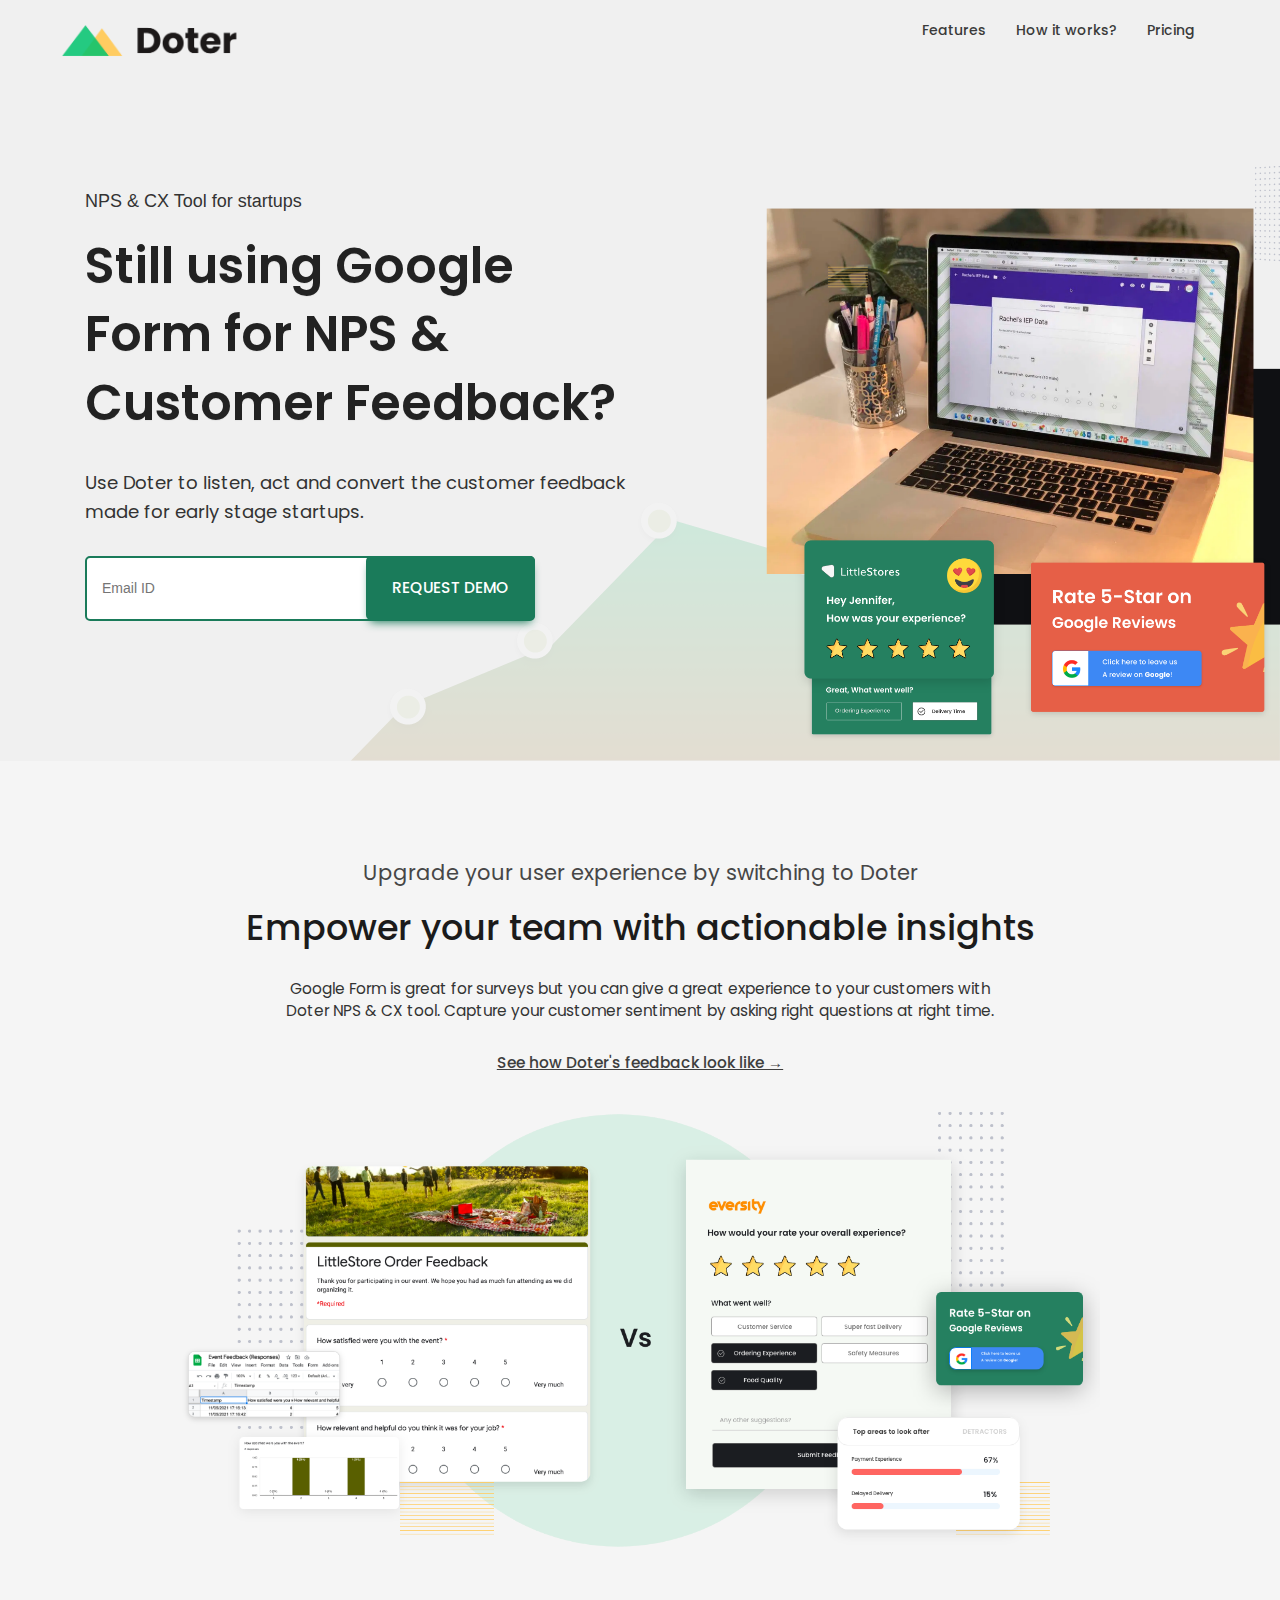
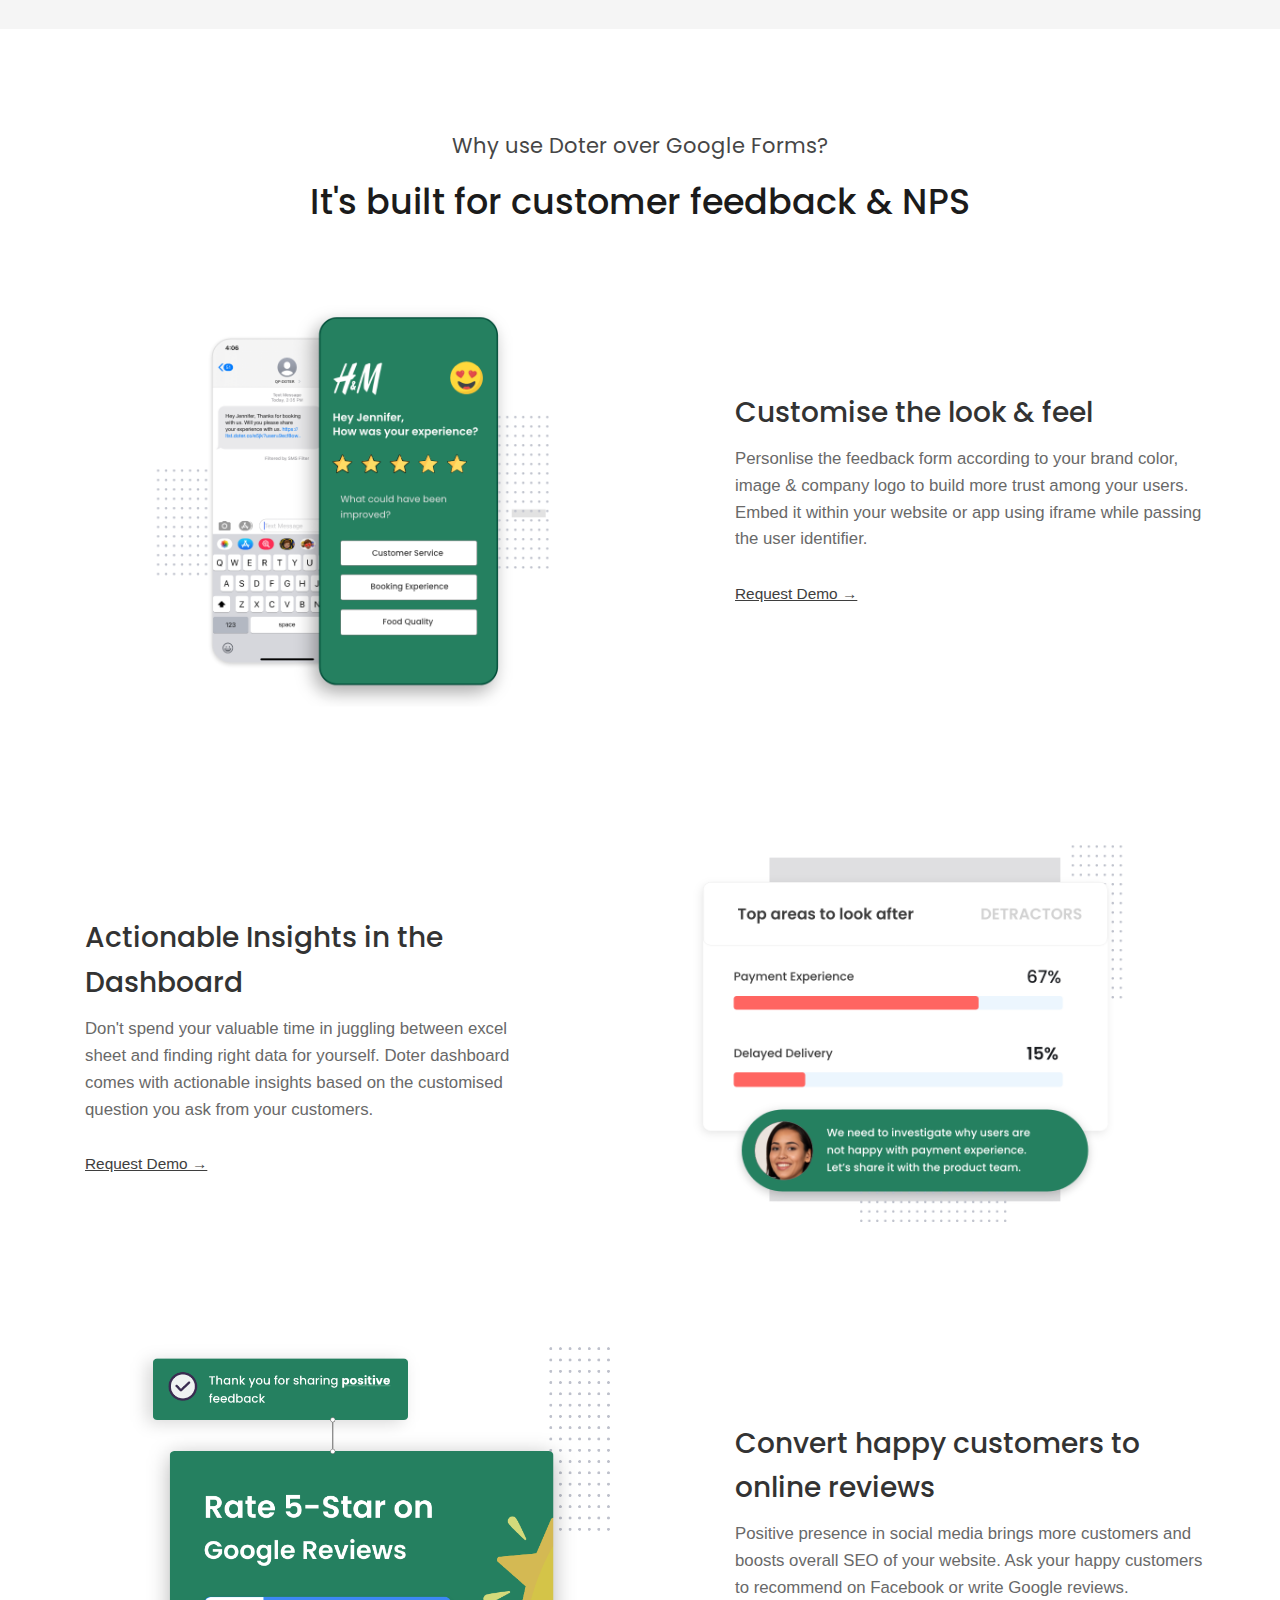
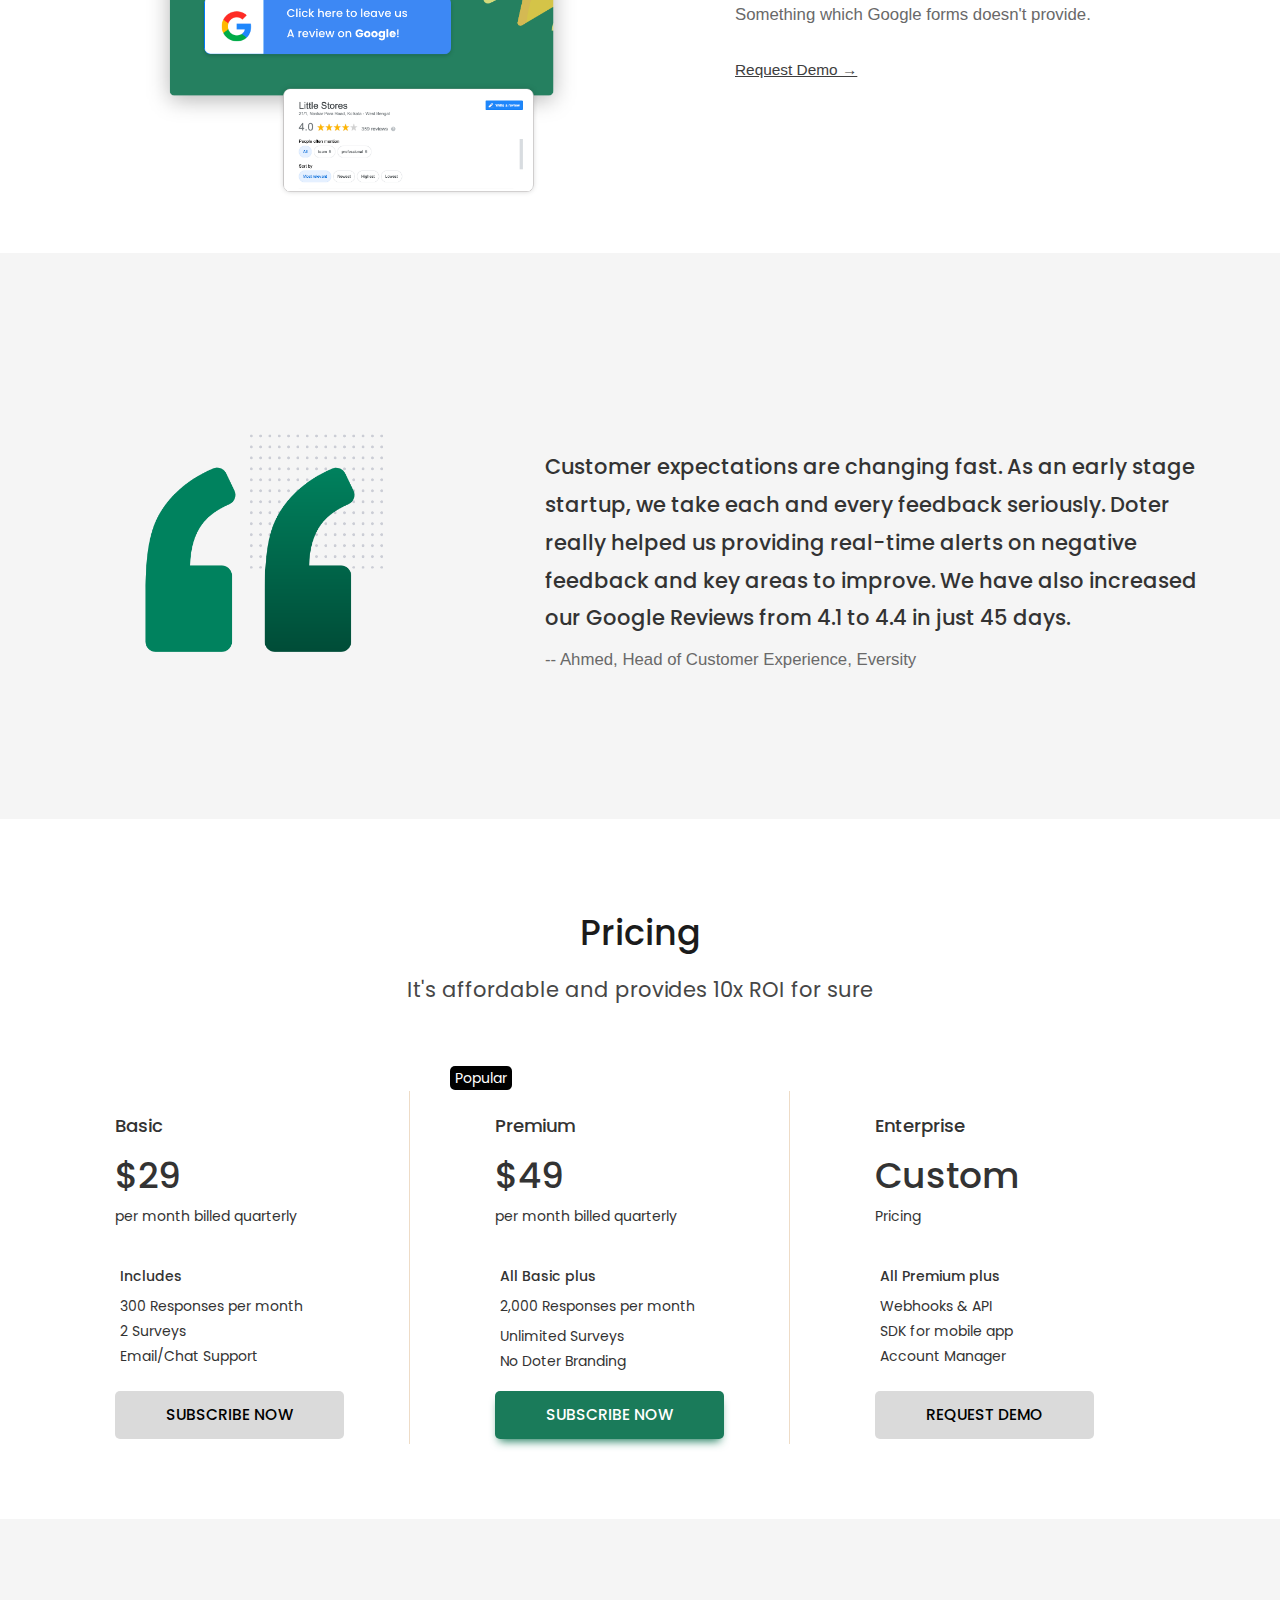
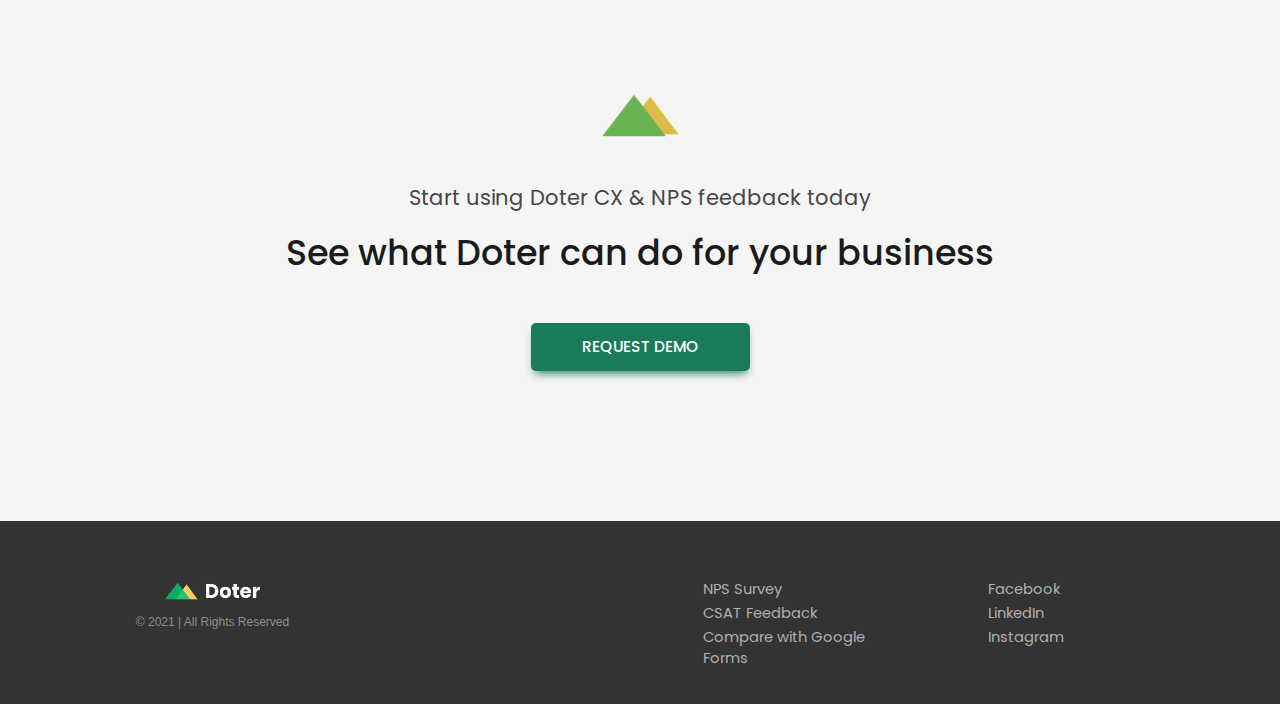
==== commit 29399068: "Updated the CSAT tool link" ====
--- a/compare-google-form-vs-doter.html
+++ b/compare-google-form-vs-doter.html
@@ -26,7 +26,7 @@
 <link href="https://fonts.googleapis.com/css2?family=Poppins:wght@400;500;600;700&display=swap" rel="stylesheet">
 <link rel="stylesheet" href="css/bootstrap.min.css" type="text/css">
 <link rel="stylesheet" href="css/common.css" type="text/css">
-<link rel="stylesheet" href="css/home.css" type="text/css">
+<link rel="stylesheet" href="css/home_v1.css" type="text/css">
 <link rel="stylesheet" href="css/prism.css" type="text/css">
 </head>
 <body>
@@ -267,7 +267,7 @@
         <div class="col-md-3 mar-t-20">
             <ul class="footer-links">
                 <li><a href="/nps-survey-tool"> NPS Survey </a></li>
-                <li><a href="/csat-tool"> CSAT Feedback </a></li>
+                <li><a href="/csat-feedback"> CSAT Feedback </a></li>
                 <li><a href="/compare-google-form-vs-doter">Compare with Google Forms </a></li>
             </ul>
         </div>
--- a/css/home_v1.css
+++ b/css/home_v1.css
@@ -0,0 +1,1694 @@
+.bg-grad-section-pur {
+	background: linear-gradient(45deg, #F2E2FA, #FEFDE6);
+}
+.bg-grad-section-green {
+    background: linear-gradient(45deg, #a8ffef, #f2ffbf);
+ }
+ .bg-grad-section-blue {
+    background: linear-gradient(45deg, #d9ffa663, #faefff8c);
+}
+.bg-dark-blue {
+    background: #212d97;
+}
+.bg-head-green {
+	background-color: rgb(36 128 96);
+}
+.header {
+	min-height: 60px;
+	padding: 5px 0;
+	position:absolute;
+	width:100%;
+	z-index:999;
+}
+
+.header.navbar-transparent {
+	background: transparent;
+	border: transparent;
+}
+
+.header.navbar-bg-black {
+	background: #222222;
+	border: #222222;
+	-webkit-transition: background-color 700ms linear;
+	-moz-transition: background-color 700ms linear;
+	-o-transition: background-color 700ms linear;
+	-ms-transition: background-color 700ms linear;
+	transition: background-color 700ms linear;
+}
+.header .navbar-nav li {
+	padding: 15px 15px 0;
+}
+.font-text {
+	font-family: 'Poppins', "Helvetica Neue", Helvetica, Arial, sans-serif;
+}
+.header .navbar-nav li a {
+	font-size: 1em;
+	font-weight: 500;
+	font-family: 'Poppins', "Helvetica Neue", Helvetica, Arial, sans-serif;
+	color: #3a3a3a;
+	padding:0;
+}
+
+.header .navbar-nav li.active a {
+	border-bottom: 3px solid #FF5252;
+	padding-bottom: 12px;
+}
+
+.header .navbar-nav li a:hover {
+	color: #0e0e0e;
+}
+.header .navbar-nav li.btn-h-login {
+	padding: 3px 15px;
+}
+.header .navbar-nav li a.btn-head-login {
+	background: #f7f7f7;
+    border: 1px solid #dcdcdc;
+    padding: 7px 30px;
+    margin-top: 5px;
+    border-radius: 30px;
+    color: #4c4c4c;
+    font-size: 0.98em;
+}
+
+.header .navbar-nav li a.btn-head-login:hover {
+	border-bottom: 0;
+	background: #F1F1F1;
+}
+
+.navbar-brand {
+	padding: 0;
+}
+
+.navbar-brand img {
+	height: 55px;
+    margin-top: 8px;
+}
+
+.bg-gradient {
+	background: linear-gradient(90deg, rgba(0, 0, 0, 0.95), rgba(0, 0, 0, 0.15));
+	position: absolute;
+	top: 0;
+	left: 0;
+	height: 100%;
+	width: 100%;
+}
+.bg-home-grad {
+	background: linear-gradient(rgba(15, 9, 51, 0.49), rgba(47, 38, 85, 0.84))
+}
+.bg-trans-blue {
+	background: rgba(36, 25, 97, 0.88);
+}
+.bg-trans-yellow {
+	background: #faf8e299;
+}
+.bg-grad-blue-green {
+	background: linear-gradient(90deg, rgba(16, 11, 101, 0.95), rgba(9, 197, 49, 0.48));
+}
+.bg-grad-pink-blue {
+	background: linear-gradient(90deg, rgba(134, 15, 59, 0.95), rgba(9, 32, 197, 0.48));
+}
+.bg-grad-yel-orange {
+	background: linear-gradient(90deg, rgba(101, 77, 11, 0.95), rgba(197, 87, 9, 0.48));
+}
+.bg-grad-blue-black {
+	background: linear-gradient(90deg, rgba(11, 93, 101, 0.95), rgba(0, 0, 0, 0.54));
+}
+.bg-grad-section-blue-white {
+    background: linear-gradient(#fff,rgba(6,179,242,.1));
+}
+.bg-grad-section-purp-white {
+    background: linear-gradient(#fff,rgba(94, 23, 235, 0.12));
+}
+.bg-full-gradient {
+	background: rgba(0,0,0,0.72);
+	position: absolute;
+	top: 0;
+	left: 0;
+	height: 100%;
+	width: 100%;
+}
+
+.section-home-header {
+	position: relative;
+	padding-top:13em;
+	padding-bottom:10em;
+	background: url('../img/bg-3.png') no-repeat;
+	background-position: bottom right;
+	background-color: #f0f0f0;
+}
+.section-home-header.center-align {
+	padding-bottom:0;
+	background: none;
+	background-color: #f0f0f0;
+}
+
+.intro-header {
+	text-align: left;
+	color: #F8F8F8;
+	background-size: cover;
+}
+
+.intro-message {
+	position: relative;
+}
+
+.intro-message-sm {
+	padding: 8% 0 6%;
+}
+
+.intro-message > h1 {
+	margin-bottom: 0.3em;
+	text-shadow:0 1px 1px rgba(0, 0, 0, 0.05);
+	font-size: 3em;
+	line-height: 1.4em;
+	font-family: 'Poppins', 'Helvetica', 'sans-serif';
+	font-weight: 600;
+	color:#222;
+	position: relative;
+}
+.intro-message > h1.lg-font {
+	font-size:3.5em;
+}
+.intro-message > h2 {
+	margin-bottom: 0.3em;
+	text-shadow:0 1px 1px rgba(0, 0, 0, 0.2);
+	font-size: 3em;
+	font-family: 'Poppins', 'Helvetica', 'sans-serif';
+	font-weight: 500;
+	position: relative;
+}
+
+.intro-message h3 {
+	font-size: 1.3em;
+	font-weight:400;
+	font-family:'Poppins','Helvetica','sans-serif';
+	line-height: 1.6em;
+}
+.intro-message h4.sec-message {
+    font-weight: 400;
+    font-size: 1em;
+    color: #696969;
+}
+.main-section-img img {
+	max-width: 100%;
+}
+
+#waitlist-thanks {
+	font-family: 'Poppins';
+}
+/*.intro-message h1:after {
+	position: absolute;
+	top: -25px;
+	left: 45%;
+	width: 100px;
+	height: 5px;
+	background-color: #ecfbad;
+	content: '';
+	text-align: center;
+}*/
+
+.download-icons img {
+    height: 55px;
+    margin-right: 15px;
+    margin-top: 10px;
+}
+.btn-main {
+	font-size: 1.1em;
+	font-weight: 400;
+	font-family:'Poppins', 'Helvetica Neue', 'sans-serif';
+	color: #FFFFFF;
+	background: #09ab4b;
+	border-radius: 5px;
+	padding: 12px 50px;
+	text-transform: capitalize;
+}
+
+.btn-main:hover, .btn-main:focus {
+	color: #FFFFFF;
+	background: #17b959;
+}
+
+.btn-main-home {
+	color: #FFFFFF;
+    background: #1a7b5a;
+    font-weight: 500;
+    text-transform: uppercase;
+    box-shadow: 0px 6px 10px -4px rgb(26 123 90);
+}
+
+.btn-main-home:hover, .btn-main-home:focus {
+	color: #FFFFFF;
+	background:#0b613a;
+}
+.btn-main-home-waitlist{
+	position: absolute;
+    right:0;
+    padding: 20px 25px;
+}
+.btn-basic {
+	color: rgb(62 62 62);
+    font-weight: 500;
+    font-size: 1.1em;
+    text-decoration: underline;
+    display: block;
+}
+.btn-sm-main {
+	padding:13px 40px;
+	font-size:1.2em;
+	width: auto;
+}
+
+.intro-divider {
+	width: 400px;
+	margin-left: auto;
+	margin-right: auto;
+	border-top: 1px solid #F8F8F8;
+	border-bottom: 1px solid rgba(0, 0, 0, 0.2);
+}
+
+.intro-img {
+	max-width: 100%;
+}
+
+.intro-img .__img {
+	max-width: 100%;
+}
+
+.intro-img-abs {
+	position: absolute;
+	right:0;
+	top:-80px;
+}
+.intro-img-abs .__img{
+	max-width: 120%;
+}
+.divider {
+	height:2px;
+	width: 
+}
+
+/*==== ifrome container ======*/
+.iframe-container {
+  width: 700px;
+  height: 480px;
+  background-image: url('http://www.hogshouse.com/codepenimg/iphone.jpg');
+  background-position: center center;
+  background-repeat: no-repeat;
+  background-size: 800px;
+  position: relative;
+}
+
+.screen, iframe {
+  position: absolute;
+  width: 411px;
+  height: 700px;
+  top: 78px;
+  left: 250px;
+  background: #fff;
+  border: 2px #1D1F20 solid;
+  z-index: 500;
+  padding: 5px;
+}
+
+iframe {
+  top: 0;
+  left: 0;
+}
+
+/*==== Product Catetgories =====*/
+ul.product-categories {
+    list-style: none;
+    padding-left: 0;
+    text-align: center;
+}
+ul.product-categories li {
+    display: inline-block;
+    padding:5px 10px;
+    margin-top: 20px;
+    margin-right: 20px;
+    background: #fff;
+    border: 1px solid #dcdcdc;
+    border-radius: 4px;
+    box-shadow: 0px 1px 1px 2px rgba(0,0,0,0.05);
+}
+ul.product-categories li img {
+    display: block;
+    height: 35px;
+    margin: 10px auto;
+}
+ul.product-categories li h5 {
+        font-size: 1.1em;
+    line-height: 2.2em;
+    color: #4e4e4e;
+    text-align: center;
+}
+/*==== Featured =====*/
+ul.featured {
+    list-style: none;
+    padding-left:0;
+}
+
+ul.featured li {
+    display: inline-block;
+    margin: 15px 45px;
+}
+ul.featured li img {
+    height:65px;
+    opacity: 0.8;
+    -webkit-filter: grayscale(100%); /* Safari 6.0 - 9.0 */
+  	filter: grayscale(100%);
+}
+ul.featured li a:hover img {
+    opacity: 1;
+}
+
+ul.featured-sm li img {
+    height:35px; /*-- For Footer Logo ---*/
+}
+
+/*=== Feature Box ====*/
+.feature-box {
+    position: relative;
+    z-index: 999;
+    /*background: linear-gradient(0deg,hsl(216deg 59% 22% / 73%) 0,#1521b396), #313A78;*/
+    /*color: #b9b9b9;*/
+}
+.feature-box .col-md-4 {
+    padding-right: 40px;
+    padding-left: 40px;
+}
+.feature {
+    text-align: left;
+    margin-top: 35px;
+    padding: 5px 25px 5px 0;
+    font-family: 'Poppins','Helvetica','sans-serif';
+}
+.feature .__img {
+    text-align: left;
+}
+.feature .__img img {
+    max-width: 100%;
+    margin:0 auto;
+}
+.feature .__name {
+    font-size: 1.25em;
+    margin-top: 30px;
+    font-weight: 600;
+}
+.feature p {
+    margin: 10px 0 35px;
+    font-size: 1em;
+}
+.max-height-225 {
+	max-height: 225px;
+}
+
+/*===== Pricing =====*/
+.feature.pricing {
+	padding: 5px;
+	border-right: 1px solid #eedcc7;
+}
+.feature.pricing.no-border {
+	border-right: 0;
+}
+.feature.pricing h1{
+
+}
+
+.feature.pricing h3 {
+    font-size: 1.3em;
+}
+
+.pricing ul {
+    list-style: none;
+    padding: 5px;
+    height: 120px;
+}
+.pricing ul li {
+	margin-bottom: 5px;
+}
+.pricing .btn-pricing {
+	background: #dadada;
+    color: #000;
+    box-shadow: none;
+}
+.pricing p.popular-tag {
+	position: absolute;
+	background: #000;
+	color: #fff;
+	left:0;
+	top:0;
+	padding:2px 5px;
+    border-radius: 5px;
+}
+
+.hiw input, .hiw textarea {
+	width: 80%;
+    outline: none;
+    border: 1px solid #efefef;
+    font-size: 1.1em;
+    font-family: inherit;
+    padding: 10px 15px;
+}
+.hiw input.__url {
+	border-radius: 5px;
+	box-shadow: 0 3px 20px rgba(88,105,125,.15);
+}
+.hiw .btn-post-request {
+	padding:7px 50px;
+	border-radius: 5px;
+	clear:both;
+}
+/*====Default Section Styles ====*/
+.section-outcomes {
+    background-repeat: repeat;
+    background-size: 100%;
+    background-position-x: -150px;
+}
+.section-title h2 {
+    font-family: 'Poppins', 'Helvetica', 'sans-serif';
+    font-weight: 500;
+    color: #1b1b1b;
+    font-size: 2.5em;
+}
+.section-title.text-white h2 {
+	color:#fff;
+}	
+.section-title h4 {
+	font-family: 'Poppins','Helvetica', 'sans-serif';
+    margin: 20px auto;
+    color: #464646;
+    font-size: 1.5em;
+    line-height: 1.6em;
+    font-weight: 400;
+    width: 70%;
+}
+.section-title h4.text-white {
+	color:#fff;
+}
+.section-title p {
+	font-size:1.1em;
+}
+.inner-container {
+	width: 100%;
+	margin:0px auto;
+}
+h3.group-title {
+    font-family: 'Poppins', 'Helvetica', 'sans-serif';
+    font-size: 2em;
+    position: relative;
+    line-height: 1.6em;
+}
+h3.group-title.cs-testimonials {
+	font-size: 1.5em;
+	line-height: 1.8em;
+}
+/*h3.group-title::after {
+    content: '';
+    position: absolute;
+    top: -15px;
+    left: 0;
+    height: 3px;
+    width: 35px;
+    background: #444;
+}*/
+.section-text p {
+    color: #696969;
+    font-size: 1.2em;
+    line-height: 1.6em;
+}
+.mockup {
+	margin:0 2.5em;
+}
+.mockup.no-margin {
+	margin:0 0.05em;
+}
+.mockup-large {
+	margin:0;
+}
+
+.mockup img {
+	max-width: 60%;
+    height: auto;
+    margin: 3em auto;
+}
+.mockup-large img{
+	margin:0;
+	max-width: 140%;
+}
+.mockup img.img-center {
+	margin:0 auto;
+}
+.mockup-main img{
+	max-width: 100%;
+    height: auto;
+    margin:1em auto;
+}
+ h3.sm-title {
+	font-family: 'Poppins', 'Helvetica', 'sans-serif';
+    text-transform: uppercase;
+    font-size: 1.1em;
+    position: relative;
+    line-height: 1.6em;
+    margin-top:40px;
+}
+/*.mockup-main-left img {
+	margin-left:-25%;
+}*/
+.cta i {
+	margin-left:3px;
+	font-size: 0.9em;
+}
+.btn-cta {
+	font-size: 1.3em;
+    line-height: 1.3;
+    display: inline-block;
+    font-family: 'Poppins','Helvetica', 'sans-serif';
+    font-weight: 500;
+    color: #222;
+    padding: 6px 0;
+    background: 0;
+    border: 0;
+    outline: 0;
+    box-shadow: none;
+}
+.btn-cta:hover, .btn-cta:focus {
+	color: #000;
+	text-decoration: underline;
+}
+
+
+/**=====  Benefits =====**/
+.ht-feature {
+    margin-top:50px;
+    font-family: 'Lato','Helvetica Neue','sans-serif';
+}
+.ht-feature .ht-feature-icon {
+    font-size: 3.7em;
+    color: #fff;
+}
+.ht-feature .ht-feature-icon {
+    font-size: 3.7em;
+    color: #fff;
+}
+.ht-feature .ht-feature-details p {
+    font-size: 1em;
+}
+.ht-feature-icon img {
+	width: 100%;
+}
+
+/*---- Certificate ---*/
+.section-certificate {
+    background: #2f2756;
+    background-image: url(../img/bg-cert3.png);
+    background-repeat: repeat;
+    background-size: 30%;
+}
+.section-certificate p{
+	color: #a7a7a7;
+    font-family: 'Poppins';
+    font-size: 1.1em;
+    margin-top: 15px;
+}
+
+/* Show the Mentor Profiles */
+.section-mentors .container {
+	max-width: 980px;
+}
+.card-mentors .card-main-course {
+    height: 450px;
+    background: #fff;
+}
+.card-lists a.card-links {
+    color: inherit;
+    font-family: 'Poppins', 'sans-serif';
+    text-decoration: none;
+}
+.card-mentors .card-image {
+    height: 230px;
+}
+
+.card-main-course .card-image {
+    position: relative;
+    height: 280px;
+    width: 100%;
+    text-align: center;
+    background: url('https://media.licdn.com/dms/image/C4E03AQFoDdN4LUOV7A/profile-displayphoto-shrink_200_200/0?e=1531958400&v=beta&t=7258ZHucVPIA4CwnqA_1-l0dSiGqP2D9dNJ6HZj4Kx0');
+    background-repeat: no-repeat;
+    background-size: 100%;
+}
+.card-main-course .card-desc {
+    background: #fff;
+    text-align: center;
+    padding: 20px 30px;
+    border: 1px solid #dedede;
+    -webkit-transition: all 0.3s ease;
+    transition: all 0.3s ease;
+    position: relative;
+}
+a.btn-view-course {
+    margin: 40px auto 0;
+    display: block;
+    width: 100%;
+    padding: 10px;
+    border: 1px solid #6d6d6d;
+    box-shadow: 0 3px 8px rgba(0,0,0,0.15);
+    font-family: 'Poppins','sans-serif';
+    background: #222;
+    color: #fff;
+    -webkit-transition: all 0.3s ease;
+    transition: all 0.3s ease;
+    text-decoration: none;
+}
+
+
+/*== First Signup form ====*/
+
+#join-waitlist .input-form-email {
+	border: 2px solid #1a7b5a;
+    border-radius: 5px;
+    height: 65px;
+    padding: 10px 15px;
+    width: 100%;
+    font-weight: 500;
+    color: #191616;
+    font-size: 1em;
+    outline: 0;
+}
+
+.btn-submit-email {
+	font-size: 1.2em;
+	color: #FFFFFF;
+	background: #FF5454;
+	border-radius: 0;
+	padding: 10px 30px;
+	text-transform: capitalize;
+}
+
+.btn-submit-email:hover {
+	color: #FFFFFF;
+}
+
+/*==== Course Lists ====*/
+
+/* @todo - Remove the course card CSS */
+.course-card {
+	position: relative;
+	padding: 10px 25px;
+	background: #FFFFFF;
+	box-shadow: 0 0 4px rgba(0, 0, 0, 0.15);
+	transition: all 0.3s ease;
+}
+.course-card:after {
+	content:'';
+	background: transparent url(https://ga-shop-production-herokuapp-com.global.ssl.fastly.net/assets/images/icon-arrow_2SeVd.svg) 50% no-repeat;
+	position:absolute;
+	right:20px;
+	top:30px;
+	visibility: hidden;
+}
+.course-card::after {
+	content:'';
+	position: absolute;
+	height: 4em;
+	width: 4em;
+	right: 10px;
+	top: 50px;
+	opacity:0.45;
+	-webkit-transition: all 0.3s ease;
+	transition: all 0.3s ease;
+	background: transparent url(http://www.free-icons-download.net/images/right-angle-bracket-symbol-icon-65027.png) 50% no-repeat;
+	background-size: cover;
+}
+.course-card:hover {
+	box-shadow: 0 0 30px rgba(0, 0, 0, 0.15);
+}
+.course-card:hover::after {
+	right: 0px;
+	visibility: visible;
+	-webkit-transition: all 0.3s ease;
+	transition: all 0.3s ease;
+}
+.course-card .new-tag {
+	position: absolute;
+	left: 0;
+	background: #f34444;
+	color: #fff;
+	font-size: 0.95em;
+	padding: 1px 10px;
+}
+.card-main-course .coming-soon {
+	position: absolute;
+	height: 100%;
+	width: 100%;
+	left: 0;
+	top: 0;
+	background: rgba(245, 245, 245, 0.78);
+	z-index: 99;
+}
+.card-main-course .coming-soon span {
+	color: #fff;
+	font-size: 1em;
+	text-transform: uppercase;
+	background: #30198a;
+	padding: 5px 10px;
+}
+.card-mentors .card-main-course.__review {
+    height: 260px;
+    position: relative;
+    border:1px solid #dedede;
+}    
+.card-mentors .card-main-course.__review .card-desc {
+	border:none;
+	position: static;
+}
+.card-main-course.__review p {
+	text-align: left;
+	font-family: 'Poppins','Helvetica','sans-serif';
+	line-height: 1.6em;
+    margin-top: 10px;
+    position: relative;
+}
+.card-main-course.__review p::before {
+	position: absolute;
+	content:'';
+	left: -20px;
+    top: -40px;
+    height: 50px;
+    width: 50px;
+	background: url('http://d9hhrg4mnvzow.cloudfront.net/try.bloc.io/alumni/9c2d0f06-_01s01e01s01e000000.png') no-repeat;
+	background-size: contain;
+}
+
+.card-main-course.__review .st-details {
+    display: table;
+    position: absolute;
+    bottom:20px;
+    font-family: 'Poppins','Helvetica','sans-serif';
+}
+.card-main-course.__review .st-details .__image, .card-main-course.__review .st-details .__details {
+	display: table-cell;
+    vertical-align: middle;
+    padding: 0 8px;
+    text-align: left;
+}
+.card-main-course.__review .st-details .__image img {
+	display: inline-block;
+    border-radius: 50%;
+    width: 50px;
+    height: auto;
+}
+.card-main-course.__review .st-details h5 {
+	font-weight: 500;
+    font-size: 1.2em;
+    font-family: 'Poppins','Helvetica','sans-serif';
+    margin: 0px 0 8px;
+}
+.card-main-course.__review .st-details h6 {
+	margin:0;
+	font-family: 'Poppins','Helvetica','sans-serif';
+}
+.card-desc h3 {
+    margin-top: 0;
+    font-size: 1.3em;
+    font-weight: 500;
+    font-family: 'Poppins';
+    color: #151515;
+}
+
+.card-desc .c-logo img {
+	height:40px;
+}
+.mock-int-card {
+	padding: 30px 20px 45px 50px
+}
+
+.btn-learn-more {
+	height: auto;
+	text-transform: uppercase;
+	border: 0;
+	color: #FFFFFF;
+	font-size: 1.1em;
+	word-spacing: 2px;
+	padding: 12px 20px;
+	background: #9858FF;
+}
+
+.btn-learn-more:hover, .btn-learn-more:focus {
+	background: #9858FF;
+	color: #FFFFFF;
+}
+
+/*====  ====*/
+.section-reviews {
+	background: #f0f5f5;
+}
+/* ==== Pricing Details ====*/
+#pricing-cont {
+	font-family: 'Poppins','Helvetica','sans-serif';
+}
+#pricing-cont h1 {
+	display: inline-block;
+}
+#pricing-cont sup {
+	top:-0.2em;
+}
+#pricing-cont h3.or-price {
+    position: absolute;
+    font-weight: 400;
+    font-size: 1.7em;
+    display: inline-block;
+    margin-left: 20px;
+    margin-top: 30px;
+}
+#pricing-cont h3.or-price::after {
+    position: absolute;
+    content: '';
+    display: block;
+    width: 100%;
+    height: 2px;
+    background: #616161;
+    top: 55%;
+    margin-top: -2px;
+    left: 8%;
+    transform: rotate(-8deg);
+}
+.course-pricing h5.early-discount {
+    color: #6f6f6f;
+    font-size: 1em;
+    font-weight: 400;
+    display: inline;
+    padding: 4px 20px;
+}
+
+.course-date {
+    background: #fff;
+    font-family: 'Poppins';
+    display: table;
+    vertical-align: middle;
+    width: 100%;
+    box-shadow: 0 5px 15px rgba(0, 0, 0, 0.21);
+}
+.course-date .__date {
+	display: table-cell;
+	width: 80%;
+	padding: 10px 30px;
+}
+.course-date .__apply {
+	display: table-cell;
+	width: 20%;
+	text-align: center;
+}
+.__date h3 {
+    font-size: 1.4em;
+    color: #404040;
+}
+.__date h4 {
+    font-size: 1.2em;
+    color: #555;
+    font-weight: 400;
+    margin-top: 15px;
+}
+.__date h5 {
+    font-size: 1em;
+    color: #424242;
+    font-weight: 400;
+    margin-top: 15px;
+}
+.__apply {
+	background: #ede9ff;
+}
+.__apply h5 {
+    font-size: 1.25em;
+    margin-bottom: 15px;
+}
+ul.options {
+	margin-left: 15%;
+	margin-top: 30px;
+}
+
+ul.options li {
+	margin: 10px auto;
+	font-size: 1.1em;
+}
+
+/*==== Mentors =====*/
+.indv-mentor {
+	background: #FFFFFF;
+	margin-top: 20px;
+	padding: 25px 12px;
+	border: 1px solid #EFEFEF;
+	border-radius: 4px;
+	transition: all 0.3s ease;
+}
+.indv-mentor:hover {
+	box-shadow: 0 0 38px rgba(0,0,0,.15);
+	transition: all 0.3s ease;
+}
+
+.indv-mentor img.img-circle {
+	height: 125px;
+}
+
+.indv-mentor .profile-details h4 {
+	margin-top: 20px;
+	font-size: 1em;
+	font-weight: 500;
+	color: #616161;
+	text-transform: uppercase;
+	font-family: 'Poppins', "Helvetica Neue", Helvetica, Arial, sans-serif;
+}
+
+.indv-mentor .profile-details h5 {
+	font-size: 1em;
+	color: #909090;
+}
+.indv-mentor .profile-details h5.company {
+	color: #555;
+}
+
+.btn-apply-mentor {
+	width: auto;
+	height: auto;
+	padding: 12px 30px;
+	font-size: 1.2em;
+	text-transform: none;
+	background: linear-gradient(#444444, #000000);
+	border: 0;
+	color: #FFFFFF;
+}
+
+.btn-apply-mentor:hover {
+	color: #FFFFFF;
+	background: #000000;
+}
+
+/*==== Contact section ====*/
+.bg-contact {
+	background: #E62E51;
+	background-size: cover;
+	min-height: 350px;
+	position: relative;
+	overflow: hidden;
+}
+
+.contact-overlay {
+	background: #FFFFFF;
+	position: relative;
+	padding: 30px 35px;
+	font-family: 'Poppins', "Helvetica Neue", Helvetica, Arial, sans-serif;
+}
+
+.form-body input.form-control {
+	border: 2px solid #E6E6E6;
+	background: #FAFAFA;
+	height:45px;
+}
+
+.form-body input.form-control:focus {
+	border-color: #66AFE9;
+}
+
+.contact-us .ques-title {
+	font-size: 2em;
+	font-weight: bold;
+	color: #444444;
+}
+
+.contact-us p {
+	font-size: 1.3em;
+	color: #555555;
+	margin: 20px auto;
+}
+
+.contact-feature {
+	font-family: 'Poppins', 'Helvetica Neue', 'sans-serif';
+}
+
+.contact-feature h5 {
+	font-size: 1.2em;
+}
+
+.contact-feature p {
+	color: #F5F5F5;
+	font-size: 0.9em;
+}
+/*===== Ul Feature List =======**/
+ul.feature-list {
+	list-style: none;
+    font-family: 'Helvetica Neue', 'sans-serif';
+    padding: 0;
+}
+ul.feature-list i {
+	margin: 3px 15px;
+    display: inline-block;
+    float: left;
+    vertical-align: middle;
+    font-size: 1.3em;
+    width: 25px;
+    text-align: center;
+}
+ul.feature-list li {
+	margin-top:18px;
+	font-size: 1.2em;
+	color: #696969;
+}
+/*== Testimonials Page ===*/
+img.quote-img {
+    position: relative;
+    height: 50px;
+    top: 0;
+    left: 48%;
+    opacity: 0.2;
+}
+.review-card{
+	font-family: 'Helvetica','sans-serif';
+    background: #fff;
+    padding: 35px 30px 25px;
+    margin-top: 30px;
+    text-align: center;
+    box-shadow: 0 0 80px rgba(0, 0, 0, 0.09);
+    min-height: 300px;
+}
+.review-card img {
+	height:65px;
+	margin-bottom: 15px;
+}
+.review-card h4 {
+	font-size: 1.3em;
+}
+.review-card h5 {
+	color:#8a8a8a; 
+}
+.review-card p {
+    font-size: 1.1em;
+    margin-top: 10px;
+    color: #565656;
+    min-height: 90px;
+}
+/*===== Mock Interview Page =======*/
+ul.rounded-lists {
+	list-style: none;
+	padding: 0 10px;
+	text-align: center;
+}
+
+ul.rounded-lists li {
+	display: inline-block;
+	margin: 10px 5px;
+	padding: 5px 20px;
+	font-size: 1.15em;
+	border-radius: 40px;
+	opacity: 0.9;
+}
+
+.rounded-lists img {
+	height: 40px;
+	margin-top: 10px;
+	opacity: 0.55;
+}
+
+ul.rounded-lists li.bg-col-blue {
+	background: #6868DE;
+	color: #FFFFFF;
+}
+
+ul.rounded-lists li.bg-col-pink {
+	background: #DC4073;
+	color: #FFFFFF;
+}
+
+ul.rounded-lists li.bg-col-teal {
+	background: #109E98;
+	color: #FFFFFF;
+}
+
+ul.rounded-lists li.bg-col-black {
+	background: #48473C;
+	color: #FFFFFF;
+}
+
+ul.rounded-lists li.bg-col-purple {
+	background: #BB43C3;
+	color: #FFFFFF;
+}
+
+ul.rounded-lists li.bg-col-red {
+	background: #E62739;
+	color: #FFFFFF;
+}
+
+ul.rounded-lists li.bg-col-green {
+	background: #099E3E;
+	color: #FFFFFF;
+}
+
+.mock-work, .section-title {
+	font-family: 'Poppins', "Helvetica Neue", Helvetica, Arial, sans-serif;
+}
+
+.mock-work p {
+	padding: 0 12px;
+}
+
+.cat-title {
+	position: relative;
+	font-family: 'Poppins', "Helvetica Neue", Helvetica, Arial, sans-serif;
+	font-weight: 500;
+	margin-top: 20px;
+}
+
+.cat-title:after {
+	position: absolute;
+	bottom: -13px;
+	left: 35%;
+	width: 65px;
+	height: 2px;
+	background-color: #FD9B9B;
+	content: '';
+	text-align: center;
+}
+
+.interested-form .form-control {
+	padding: 20px 10px;
+	outline: 0;
+	font-family: 'Poppins', "Helvetica Neue", Helvetica, Arial, sans-serif;
+	font-size: 1.1em;
+	width: 80%;
+	margin: 10px auto;
+	box-shadow: none;
+	border-radius: 3px;
+}
+
+.interested-form .btn-subscribe {
+	width: 80%;
+	padding: 15px;
+	height: auto;
+	font-size: 1.15em;
+	font-family: 'Poppins', "Helvetica Neue", Helvetica, Arial, sans-serif;
+}
+
+/*===== Form Highlights =====*/
+.contact-highlights {
+	background: #6f3bd6;
+	padding: 45px 40px;
+}
+.contact-highlights,.contact-overlay {
+	flex:1;
+}
+.course-contact-form {
+	padding:25px 15px;
+}
+.course-highlight .highlights {
+	padding: 15px 20px;
+	font-family: 'Lato', 'sans-serif';
+}
+.form-horizontal .form-group {
+	margin-left:0;
+	margin-right: 0;
+}
+
+.high-num {
+	font-size: 2em;
+	font-weight: 500;
+	display: block;
+}
+
+.high-details {
+	max-width: 200px;
+	margin: 7px auto;
+	font-size: 1.1em;
+}
+.contact-feature {
+	font-family: 'Lato', 'Helvetica Neue', 'sans-serif';
+	text-align: left;
+	margin-top: 20px;
+}
+
+.contact-feature h5 {
+	font-size: 1.2em;
+}
+
+.contact-feature p {
+	color: #F5F5F5;
+	font-size: 0.9em;
+}
+
+.contact-feature img {
+	width: 100%;
+    padding-right: 20px;
+    padding-top: 10px;
+}
+
+/*===== Footer =====*/
+footer {
+	background: #333333;
+	padding: 35px 0;
+	clear: both;
+}
+
+footer .footer-links {
+	width: 240px;
+	margin: 0 auto;
+}
+
+footer .footer-links li {
+	font-size: 1.05em;
+	font-family: 'Poppins', 'sans-serif';
+	margin-top: 3px;
+}
+
+.footer-links li a {
+	color: #AFAFAF;
+}
+
+.footer-links li a:hover {
+	color: #FFFFFF;
+	background: transparent;
+}
+
+footer .social-links {
+	width: 20%;
+}
+
+.text-wh {
+	color: #FFFFFF;
+}
+
+.text-grey {
+	color: #8F8F8F;
+}
+
+/**--- Dashboard ----***/
+#dashboard {
+	background: #f3f3f3;
+	min-height: 100vh;
+}
+
+.form-data label {
+	margin-top: 20px;
+	margin-bottom: 10px;
+    font-weight: 500;
+    font-size: 1.3em;
+}
+.form-data input.__input, .data-box {
+	outline: none;
+    border: 1px solid #efefef;
+    font-size: 1.2em;
+    font-family: inherit;
+    font-weight: 600;
+    color: #555;
+    padding: 15px 15px;
+    box-shadow: 0 1px 7px rgba(0,0,0,0.05);
+    height: 60px;
+}
+.form-data .form-control[disabled], .form-control[readonly], fieldset[disabled] .form-control {
+	background: #fbfbfb;
+}
+.btn-submit {
+	font-size: 1.2em;
+    font-weight: 400;
+    font-family: 'Poppins', 'Helvetica Neue', 'sans-serif';
+    color: #FFFFFF;
+    background: #010237;
+    padding: 12px 50px;
+    text-transform: capitalize;
+    margin-top: 20px;
+    width: 100%;
+}
+.btn-submit:hover {
+	color:#fff;
+	background: #1f2063;
+}
+.integration-docs h3 {
+    font-size: 2em;
+    margin-bottom: 1em;
+}
+.integration-docs h5 {
+    font-size: 1.4em;
+}
+.integration-docs p {
+    font-size: 1.1em;
+    color: #888;
+}
+.tip {
+	    background: #fffad5;
+    padding: 15px 20px;
+    display: block;
+    margin-top: 12px;
+    border: 1px solid #f3ec4f;
+    border-radius: 5px;
+}    
+
+/**---- Select box ----**/
+.form-data select {
+  display: block;
+  width: 100%;
+  border: none;
+  font-size: 1.2em;
+  color: #555;
+  padding: 15px;
+  box-shadow: 0 1px 7px rgba(0,0,0,0.05);
+  -webkit-appearance: button;
+  appearance: button;
+  outline: none;
+}
+
+.form-data select option {
+  padding: 30px;
+}
+
+.form-data .btn-sec-step {
+	background: #f5f5f5;
+    padding: 8px 25px;
+    border: 1px solid #cacaca;
+    box-shadow: 0 0px 5px 4px rgba(0,0,0,0.02);
+}
+/**--- List View ---**/
+a.create-sheet {
+	margin-top: 20px;
+    background: #3a3a3a;
+    padding: 10px 15px;
+    border-radius: 3px;
+    color: #fff;
+}
+a.create-sheet:hover {
+	background:#000;
+	text-decoration: none;
+}
+.card {
+    border: 1px solid #dcdcdc;
+    box-shadow: 0 2px 8px rgba(0,0,0,0.05);
+    background: #fff;
+}
+.card h3 {
+	margin-top:0;
+}
+.list-card .card {
+	padding:20px 10px;
+	margin-top:25px;
+}
+.list-card .card a {
+	margin-top:10px;
+	display: block;
+	color: #5f5f5f;
+}
+.list-card .card a:hover {
+	color: #424242;
+}
+
+.text-no-capt {
+	text-transform: lowercase;
+}
+/**---- Checkbox Design ----**/
+.onoffswitch {
+    position: relative; width: 75px; margin-top:25px;
+    -webkit-user-select:none; -moz-user-select:none; -ms-user-select: none;
+}
+.onoffswitch-checkbox {
+    display: none;
+}
+.onoffswitch-label {
+    display: block; overflow: hidden; cursor: pointer;
+    border: 2px solid #999999; border-radius: 20px;
+}
+.onoffswitch-inner {
+    display: block; width: 200%; margin-left: -100%;
+    transition: margin 0.3s ease-in 0s;
+}
+.onoffswitch-inner:before, .onoffswitch-inner:after {
+    display: block; float: left; width: 50%; height: 30px; padding: 0; line-height: 30px;
+    font-size: 14px; color: white; 
+    box-sizing: border-box;
+}
+.onoffswitch-inner:before {
+    content: "ON";
+    padding-left: 11px;
+    background-color: #474747; color: #FFFFFF;
+}
+.onoffswitch-inner:after {
+    content: "OFF";
+    padding-right: 11px;
+    background-color: #DBDBDB; color: #999999;
+    text-align: right;
+}
+.onoffswitch-switch {
+    display: block; width: 18px; margin: 6px;
+    background: #FFFFFF;
+    position: absolute; top: 0; bottom: 0;
+    right: 41px;
+    border: 2px solid #999999; border-radius: 20px;
+    transition: all 0.3s ease-in 0s; 
+}
+.onoffswitch-checkbox:checked + .onoffswitch-label .onoffswitch-inner {
+    margin-left: 0;
+}
+.onoffswitch-checkbox:checked + .onoffswitch-label .onoffswitch-switch {
+    right: 0px; 
+}
+@media (max-width: 760px) {
+	.navbar-inverse.mobile .navbar-toggle .icon-bar {
+    background-color: #4c4c4c;
+}
+	.no-sm-padding {
+		padding: 0;
+	}
+	.navbar-brand img {
+		height: 40px;
+    	margin-top: 10px;
+	}
+
+	.intro-header {
+		font-size: 12px;
+	}
+
+	.intro-header {
+		text-align: center;
+	}
+	.program-img.pull-right {
+		float:none;
+		text-align:center;
+	}
+	.form-signup-header {
+		text-align: center;
+	}
+
+	.form-signup-header .input-form-email, .form-signup-header button {
+		width: 80%;
+		margin-top: 12px;
+	}
+}
+
+@media (max-width: 460px) {
+	.btn-main-home {
+		width: 100%;
+		position: relative;
+    	right: 0;
+	}
+	.intro-img-abs {
+		position: relative;
+		top:0;
+	}
+	.mar-t-50 {
+		margin-top:30px;
+	}
+	.no-xs-padding {
+		padding: 0;
+	}
+	.text-xs-center {
+		text-align:center;
+	}
+	.header.mobile {
+		background: #fff;
+    	border-bottom: 1px solid #e5e5e5;
+    	padding-left: 10px;
+	}
+	.header {
+		min-height: 50px;
+		padding: 5px 0;
+	}
+
+	.intro-header {
+		font-size: 10px;
+	}
+
+	.bg-gradient.mobile {
+		background: rgba(0, 0, 0, 0.5);
+	}
+
+	.section-home-header {
+		/*height: 100vh;*/
+
+		padding: 20px;
+	}
+	.section-head {
+		padding: 0 5px;
+	}
+
+	.intro-img-abs .__img {
+	    max-width: 100%;
+	    position: relative;
+	    top:-25px;
+	}
+
+	.top-content h1:after {
+		left: 40%;
+		bottom: -20px;
+		top: auto;
+	}
+
+	.top-content h3 {
+		margin-top: 40px;
+		font-size: 1.2em;
+	}
+
+	.section-home-header .top-content {
+		top: 10vh;
+	}
+
+	.top-content .btn-main {
+		padding: 15px;
+	}
+
+	.intro-message {
+		padding: 25% 0;
+	}
+
+	.intro-message > h1, .top-content h1, .intro-message > h1.lg-font {
+		font-size: 3em;
+	}
+	.section-info .main-title {
+		font-size:1.65em;
+	}
+
+	.section-info .main-title:after {
+		left: 33%;
+	}
+
+	/** Categories **/
+	ul.product-categories li {
+		margin:10px auto;
+		width: 90%;
+	}
+
+	/* Section Title*/
+	.section-title {
+		padding:0 10px;
+	}
+	.section-title h2 {
+		font-size:2em;
+		line-height: 1.4em;
+		text-align: center;
+	}
+	.section-title h4 {
+		text-align: center;
+		width: 100%;
+		font-size: 1.1em;
+	}
+	.feature.pricing {
+		border-right: 0;
+	}
+	.pricing p.popular-tag {
+    	left: 20px;
+    	top: -20px;
+	}
+
+	ul.featured li {
+		margin: 20px 20px;
+	}
+	ul.featured li img {
+    	height: auto;
+    	max-width: 100px;
+	}
+	.mockup {
+		margin:0;
+	}
+	.mockup-main img {
+	    max-width: 100%;
+	}
+	.mockup-main img {
+	    margin-left: 0;
+	}
+	.mockup-section-text-m {
+		margin-top: 20px;
+    	padding: 10px 10px;
+	}
+	.mockup-large {
+		margin-left: -50%;
+	}
+	.ht-feature-icon img {
+    width: 60px;
+	}
+
+	.program-img img {
+		max-width: 100%;
+		width: 100%;
+	}
+
+	.section-quote .panel-text {
+		margin: 0 auto;
+	}
+	.course-card {
+		padding:5px;
+	}
+	.course-card h3 {
+		font-size:1.25em;
+	}
+
+	.sub-sections .informations {
+		padding: 10px 15px;
+	}
+	.informations {
+		text-align:center;
+	}
+	.informations .num {
+		display:none;
+	}
+	.informations .icon-front {
+		display:none;
+	}
+	ul.program-details {
+		padding-left:10px;
+	}
+	h3.hg-title:after {
+		left:40%;
+	}
+	.program-title {
+		margin:0;
+	}
+
+	.footer .footer-links {
+		text-align: left;
+		width: 100%;
+	}
+	.mock-int-card {
+		padding: 10px 20px 15px 20px;
+		text-align: center;
+	}
+
+	.mock-int-card h2 {
+		font-size: 1.6em;
+	}
+
+	.mock-int-card h4 {
+		font-size: 1.6em;
+	}
+	.btn-subscribe {
+		width:100%;
+	}
+    .contact-overlay {
+	    padding:20px 12px;
+    }
+    .course-date .__date {
+		width: 65%;
+	}
+	.course-date .__apply {
+		width: 35%;
+	}
+}
+@media (min-width: 1200px) {
+	.container {
+		width: 1170px;
+	}
+}